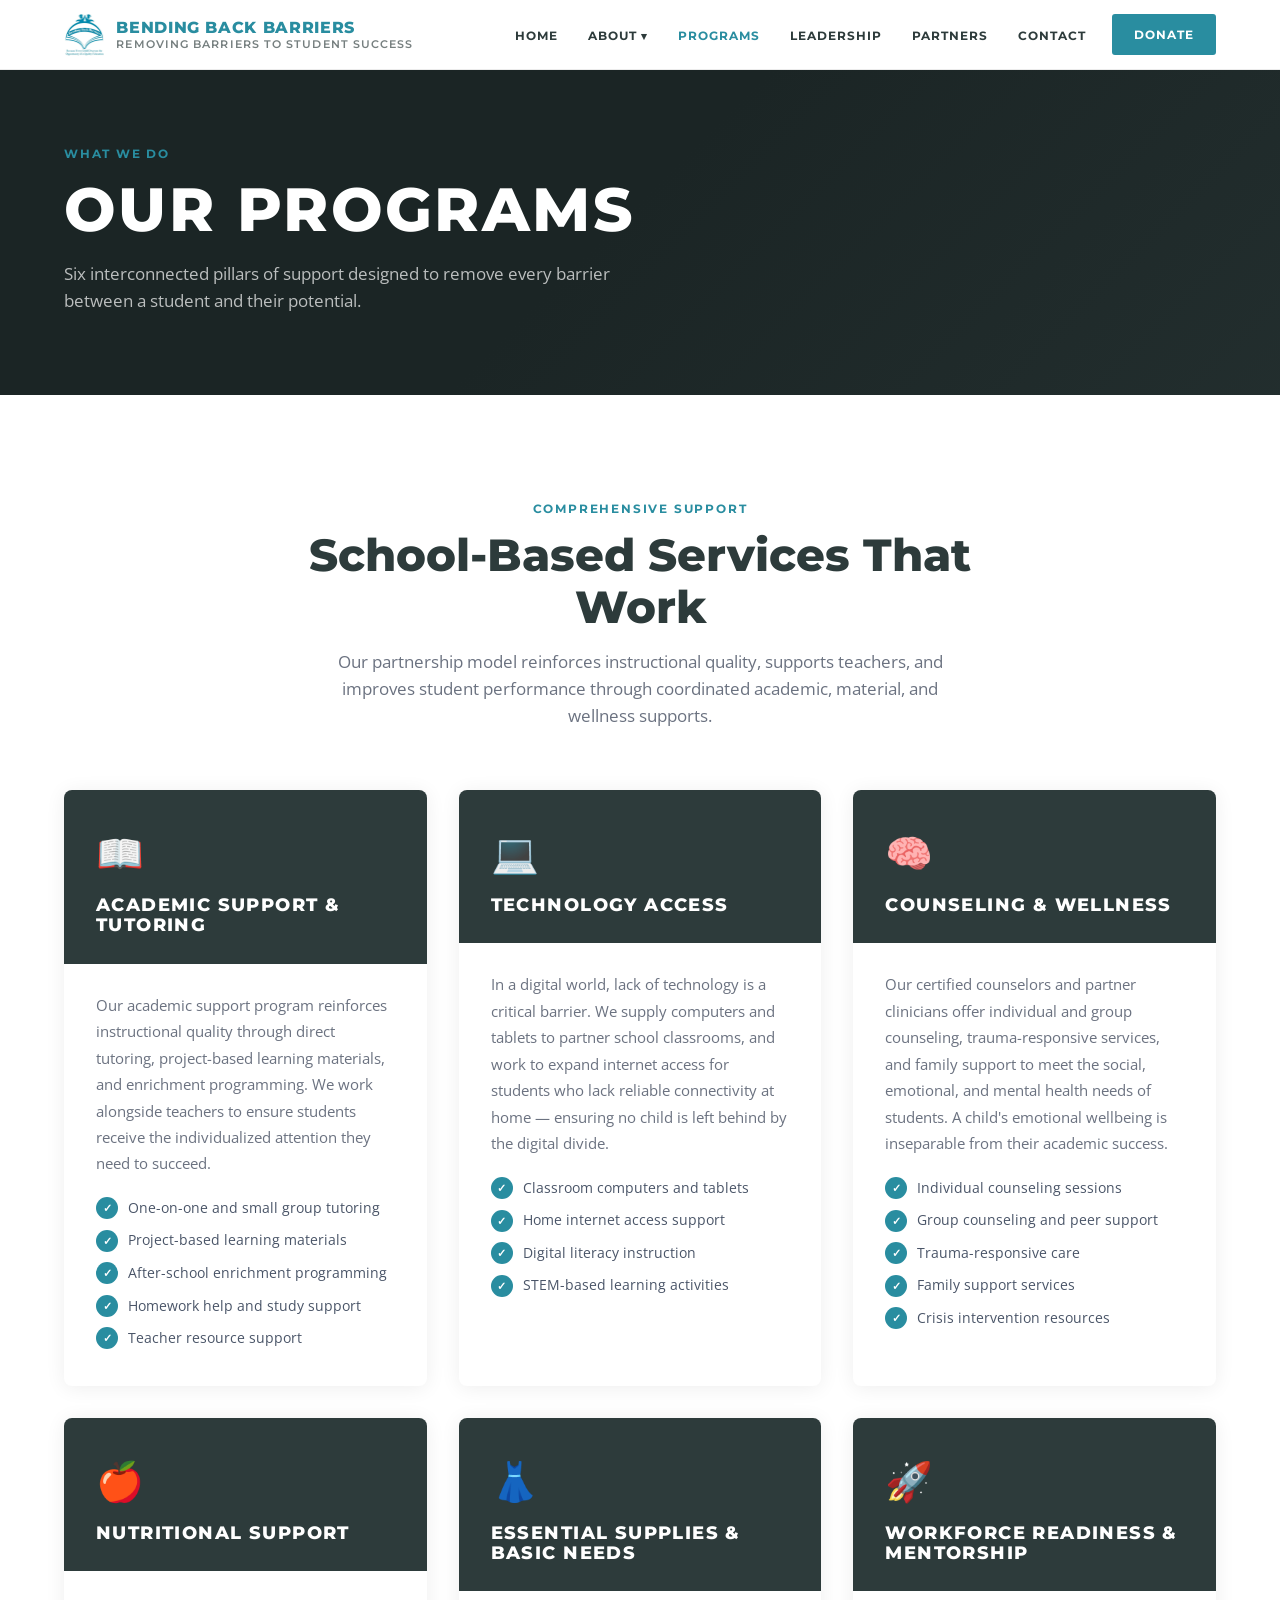
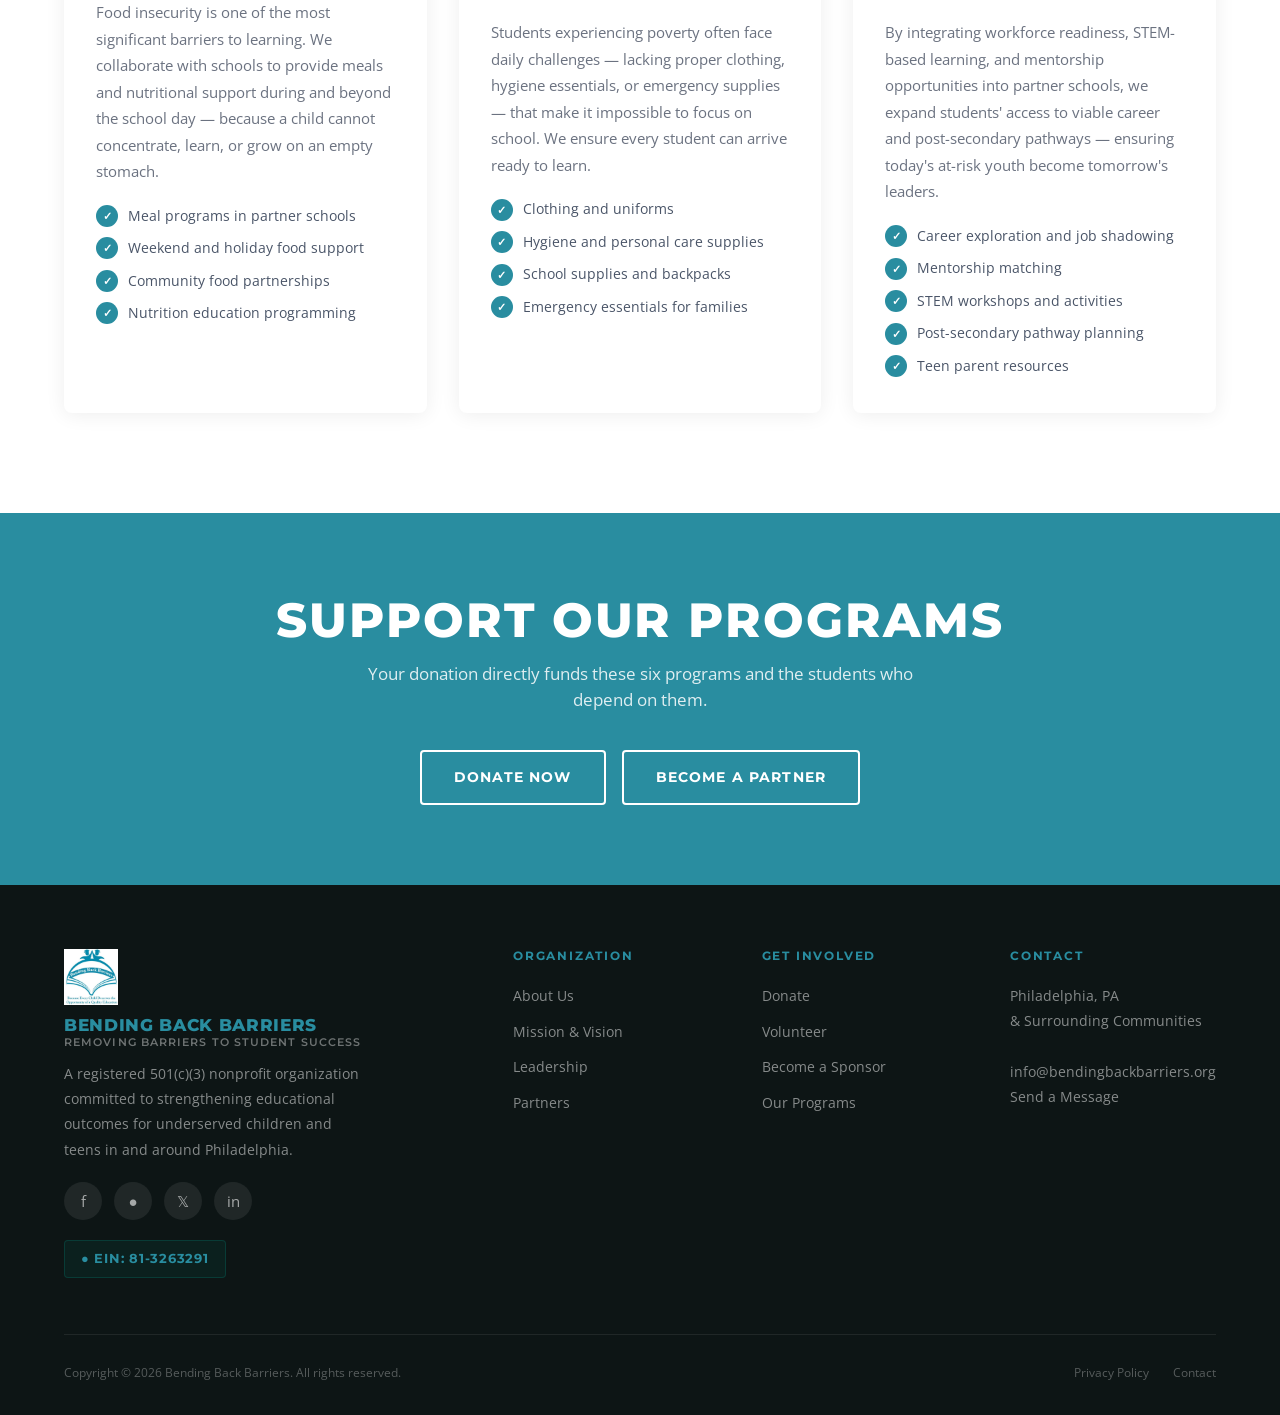
==== programs.html @ 06e49d71 "Initial repository commit" ====
<!DOCTYPE html>
<html lang="en">
<head>
  <meta charset="UTF-8" />
  <meta name="viewport" content="width=device-width, initial-scale=1.0" />
  <meta name="description" content="Explore Bending Back Barriers' six core programs — from academic support and technology access to counseling, nutrition, and workforce readiness." />
  <title>Programs | Bending Back Barriers</title>
  <link rel="preconnect" href="https://fonts.googleapis.com" />
  <link rel="preconnect" href="https://fonts.gstatic.com" crossorigin />
  <link href="https://fonts.googleapis.com/css2?family=Montserrat:wght@400;600;700;800;900&family=Open+Sans:wght@400;500;600&display=swap" rel="stylesheet" />
  <link rel="stylesheet" href="css/styles.css" />
  <link rel="icon" type="image/svg+xml" href="img/favicon.svg" />
</head>
<body>

  <!-- NAVIGATION -->
  <nav id="navbar">
    <a href="index.html" class="nav-logo">
      <img src="img/Bending-Back-Barriers-Logo.png" alt="Bending Back Barriers logo" class="nav-logo-img" />
      <div class="nav-logo-text">Bending Back Barriers<span>Removing Barriers to Student Success</span></div>
    </a>
    <ul class="nav-links">
      <li><a href="index.html">Home</a></li>
      <li class="nav-dropdown">
        <a href="about.html">About</a>
        <ul class="dropdown-menu">
          <li><a href="about.html#mission">Mission &amp; Vision</a></li>
          <li><a href="about.html#values">Our Values</a></li>
          <li><a href="about.html#story">Our Story</a></li>
        </ul>
      </li>
      <li><a href="programs.html" class="active">Programs</a></li>
      <li><a href="team.html">Leadership</a></li>
      <li><a href="partners.html">Partners</a></li>
      <li><a href="contact.html">Contact</a></li>
      <li><a href="donate.html" class="btn btn-gold">Donate</a></li>
    </ul>
    <button class="hamburger" id="hamburger" aria-label="Open menu">
      <span></span><span></span><span></span>
    </button>
  </nav>
  <nav class="mobile-nav" id="mobile-nav">
    <a href="index.html">Home</a>
    <a href="about.html">About</a>
    <a href="programs.html">Programs</a>
    <a href="team.html">Leadership</a>
    <a href="partners.html">Partners</a>
    <a href="contact.html">Contact</a>
    <a href="donate.html" class="btn btn-gold">Donate Now</a>
  </nav>

  <!-- PAGE HERO -->
  <section class="page-hero">
    <div class="container">
      <div class="page-hero-content">
        <span class="section-label">What We Do</span>
        <h1>Our Programs</h1>
        <p>Six interconnected pillars of support designed to remove every barrier between a student and their potential.</p>
      </div>
    </div>
  </section>

  <!-- PROGRAMS GRID -->
  <section class="programs-page">
    <div class="container">
      <div style="text-align:center;max-width:700px;margin:0 auto 20px;">
        <span class="section-label">Comprehensive Support</span>
        <h2 class="section-title">School-Based Services That Work</h2>
        <p class="section-sub" style="margin:0 auto;">
          Our partnership model reinforces instructional quality, supports teachers, and improves
          student performance through coordinated academic, material, and wellness supports.
        </p>
      </div>
      <div class="programs-page-grid">

        <div class="program-detail-card">
          <div class="program-detail-header">
            <div class="program-icon">📖</div>
            <h3>Academic Support &amp; Tutoring</h3>
          </div>
          <div class="program-detail-body">
            <p>
              Our academic support program reinforces instructional quality through direct tutoring,
              project-based learning materials, and enrichment programming. We work alongside teachers
              to ensure students receive the individualized attention they need to succeed.
            </p>
            <div class="program-features">
              <div class="program-feature">One-on-one and small group tutoring</div>
              <div class="program-feature">Project-based learning materials</div>
              <div class="program-feature">After-school enrichment programming</div>
              <div class="program-feature">Homework help and study support</div>
              <div class="program-feature">Teacher resource support</div>
            </div>
          </div>
        </div>

        <div class="program-detail-card">
          <div class="program-detail-header">
            <div class="program-icon">💻</div>
            <h3>Technology Access</h3>
          </div>
          <div class="program-detail-body">
            <p>
              In a digital world, lack of technology is a critical barrier. We supply computers
              and tablets to partner school classrooms, and work to expand internet access for
              students who lack reliable connectivity at home — ensuring no child is left behind
              by the digital divide.
            </p>
            <div class="program-features">
              <div class="program-feature">Classroom computers and tablets</div>
              <div class="program-feature">Home internet access support</div>
              <div class="program-feature">Digital literacy instruction</div>
              <div class="program-feature">STEM-based learning activities</div>
            </div>
          </div>
        </div>

        <div class="program-detail-card">
          <div class="program-detail-header">
            <div class="program-icon">🧠</div>
            <h3>Counseling &amp; Wellness</h3>
          </div>
          <div class="program-detail-body">
            <p>
              Our certified counselors and partner clinicians offer individual and group counseling,
              trauma-responsive services, and family support to meet the social, emotional, and
              mental health needs of students. A child's emotional wellbeing is inseparable from
              their academic success.
            </p>
            <div class="program-features">
              <div class="program-feature">Individual counseling sessions</div>
              <div class="program-feature">Group counseling and peer support</div>
              <div class="program-feature">Trauma-responsive care</div>
              <div class="program-feature">Family support services</div>
              <div class="program-feature">Crisis intervention resources</div>
            </div>
          </div>
        </div>

        <div class="program-detail-card">
          <div class="program-detail-header">
            <div class="program-icon">🍎</div>
            <h3>Nutritional Support</h3>
          </div>
          <div class="program-detail-body">
            <p>
              Food insecurity is one of the most significant barriers to learning. We collaborate
              with schools to provide meals and nutritional support during and beyond the school
              day — because a child cannot concentrate, learn, or grow on an empty stomach.
            </p>
            <div class="program-features">
              <div class="program-feature">Meal programs in partner schools</div>
              <div class="program-feature">Weekend and holiday food support</div>
              <div class="program-feature">Community food partnerships</div>
              <div class="program-feature">Nutrition education programming</div>
            </div>
          </div>
        </div>

        <div class="program-detail-card">
          <div class="program-detail-header">
            <div class="program-icon">👗</div>
            <h3>Essential Supplies &amp; Basic Needs</h3>
          </div>
          <div class="program-detail-body">
            <p>
              Students experiencing poverty often face daily challenges — lacking proper clothing,
              hygiene essentials, or emergency supplies — that make it impossible to focus on
              school. We ensure every student can arrive ready to learn.
            </p>
            <div class="program-features">
              <div class="program-feature">Clothing and uniforms</div>
              <div class="program-feature">Hygiene and personal care supplies</div>
              <div class="program-feature">School supplies and backpacks</div>
              <div class="program-feature">Emergency essentials for families</div>
            </div>
          </div>
        </div>

        <div class="program-detail-card">
          <div class="program-detail-header">
            <div class="program-icon">🚀</div>
            <h3>Workforce Readiness &amp; Mentorship</h3>
          </div>
          <div class="program-detail-body">
            <p>
              By integrating workforce readiness, STEM-based learning, and mentorship
              opportunities into partner schools, we expand students' access to viable
              career and post-secondary pathways — ensuring today's at-risk youth become
              tomorrow's leaders.
            </p>
            <div class="program-features">
              <div class="program-feature">Career exploration and job shadowing</div>
              <div class="program-feature">Mentorship matching</div>
              <div class="program-feature">STEM workshops and activities</div>
              <div class="program-feature">Post-secondary pathway planning</div>
              <div class="program-feature">Teen parent resources</div>
            </div>
          </div>
        </div>

      </div>
    </div>
  </section>

  <!-- CTA -->
  <section id="cta-banner">
    <div class="container">
      <h2>Support Our Programs</h2>
      <p>Your donation directly funds these six programs and the students who depend on them.</p>
      <div style="display:flex;gap:16px;justify-content:center;flex-wrap:wrap;">
        <a href="donate.html" class="btn btn-outline-navy">Donate Now</a>
        <a href="contact.html?interest=partner" class="btn btn-outline-navy">Become a Partner</a>
      </div>
    </div>
  </section>

  <!-- FOOTER -->
  <footer id="footer">
    <div class="container">
      <div class="footer-grid">
        <div class="footer-brand">
          <img src="img/Bending-Back-Barriers-Logo.png" alt="Bending Back Barriers logo" class="footer-logo-img" />
          <div class="nav-logo-text">Bending Back Barriers<span>Removing Barriers to Student Success</span></div>
          <p>A registered 501(c)(3) nonprofit organization committed to strengthening educational outcomes for underserved children and teens in and around Philadelphia.</p>
          <div class="footer-social">
            <a href="#" class="social-btn" aria-label="Facebook">f</a>
            <a href="#" class="social-btn" aria-label="Instagram">&#9679;</a>
            <a href="#" class="social-btn" aria-label="Twitter/X">𝕏</a>
            <a href="#" class="social-btn" aria-label="LinkedIn">in</a>
          </div>
          <div class="ein-badge">&#9679; EIN: 81-3263291</div>
        </div>
        <div class="footer-col">
          <h4>Organization</h4>
          <ul>
            <li><a href="about.html">About Us</a></li>
            <li><a href="about.html#mission">Mission &amp; Vision</a></li>
            <li><a href="team.html">Leadership</a></li>
            <li><a href="partners.html">Partners</a></li>
          </ul>
        </div>
        <div class="footer-col">
          <h4>Get Involved</h4>
          <ul>
            <li><a href="donate.html">Donate</a></li>
            <li><a href="contact.html?interest=volunteer">Volunteer</a></li>
            <li><a href="contact.html?interest=partner">Become a Sponsor</a></li>
            <li><a href="programs.html">Our Programs</a></li>
          </ul>
        </div>
        <div class="footer-col">
          <h4>Contact</h4>
          <address>
            Philadelphia, PA<br/>&amp; Surrounding Communities<br/><br/>
            <a href="mailto:info@bendingbackbarriers.org">info@bendingbackbarriers.org</a><br/>
            <a href="contact.html">Send a Message</a>
          </address>
        </div>
      </div>
      <div class="footer-bottom">
        <p>Copyright &copy; <span id="year"></span> Bending Back Barriers. All rights reserved.</p>
        <div class="footer-bottom-links">
          <a href="privacy.html">Privacy Policy</a>
          <a href="contact.html">Contact</a>
        </div>
      </div>
    </div>
  </footer>

  <script src="js/main.js"></script>
  <script>document.getElementById('year').textContent = new Date().getFullYear();</script>
</body>
</html>
---- css/styles.css ----
/* =============================================
   BENDING BACK BARRIERS — Main Stylesheet
   Inspired by vonmiller.org layout
   ============================================= */

/* --- Reset & Base --- */
*, *::before, *::after {
  box-sizing: border-box;
  margin: 0;
  padding: 0;
}

:root {
  /* Brand palette: Teal · White · Charcoal */
  --teal:          #298da0;
  --teal-dark:     #1f6f7e;
  --teal-light:    #e3f3f7;
  --charcoal:      #2D3B3B;
  --charcoal-dark: #1B2525;
  --charcoal-mid:  #3A4D4D;
  /* Legacy aliases — existing var() references resolve to new brand colors */
  --navy:      #2D3B3B;
  --navy-dark: #1B2525;
  --gold:      #298da0;
  --gold-dark: #1f6f7e;
  --white:   #ffffff;
  --light:   #f4f6f9;
  --gray:    #6b7280;
  --dark:    #1c1c1e;
  --font-heading: 'Montserrat', sans-serif;
  --font-body:    'Open Sans', sans-serif;
}

html { scroll-behavior: smooth; }

body {
  font-family: var(--font-body);
  color: var(--dark);
  background: var(--white);
  line-height: 1.6;
}

img { max-width: 100%; height: auto; display: block; }
a  { text-decoration: none; color: inherit; }
ul { list-style: none; }

/* --- Typography --- */
h1, h2, h3, h4, h5 {
  font-family: var(--font-heading);
  font-weight: 800;
  line-height: 1.15;
}

/* --- Utility --- */
.container {
  width: 90%;
  max-width: 1200px;
  margin: 0 auto;
}

.btn {
  display: inline-block;
  padding: 14px 32px;
  border-radius: 4px;
  font-family: var(--font-heading);
  font-weight: 700;
  font-size: 0.9rem;
  letter-spacing: 0.08em;
  text-transform: uppercase;
  cursor: pointer;
  transition: background 0.25s, color 0.25s, transform 0.15s;
  border: 2px solid transparent;
}
.btn:hover { transform: translateY(-2px); }

.btn-gold {
  background: var(--teal);
  color: var(--white);
  border-color: var(--teal);
}
.btn-gold:hover { background: var(--teal-dark); border-color: var(--teal-dark); }

.btn-outline-white {
  background: transparent;
  color: var(--white);
  border-color: var(--white);
}
.btn-outline-white:hover { background: var(--white); color: var(--charcoal-dark); }

.btn-outline-navy {
  background: transparent;
  color: var(--charcoal);
  border-color: var(--charcoal);
}
.btn-outline-navy:hover { background: var(--charcoal); color: var(--white); }

.section-label {
  display: inline-block;
  font-family: var(--font-heading);
  font-size: 0.75rem;
  font-weight: 700;
  letter-spacing: 0.15em;
  text-transform: uppercase;
  color: var(--teal);
  margin-bottom: 12px;
}

.section-title {
  font-size: clamp(1.8rem, 4vw, 2.8rem);
  color: var(--charcoal);
  margin-bottom: 16px;
}

.section-title.light { color: var(--white); }

.section-sub {
  font-size: 1.05rem;
  color: var(--gray);
  max-width: 640px;
  margin-bottom: 40px;
}

.section-sub.light { color: rgba(255,255,255,0.8); }

/* =============================================
   NAVIGATION
   ============================================= */
#navbar {
  position: fixed;
  top: 0; left: 0; right: 0;
  z-index: 1000;
  background: var(--white);
  border-bottom: 1px solid rgba(0,0,0,0.08);
  padding: 0 5%;
  height: 70px;
  display: flex;
  align-items: center;
  justify-content: space-between;
  transition: box-shadow 0.3s;
}

#navbar.scrolled {
  box-shadow: 0 2px 20px rgba(0,0,0,0.1);
}

.nav-logo {
  display: flex;
  align-items: center;
  gap: 12px;
}

.nav-logo-img {
  height: 42px;
  width: auto;
  object-fit: contain;
}

.nav-logo-text {
  font-family: var(--font-heading);
  font-weight: 800;
  font-size: 1rem;
  color: var(--teal);
  line-height: 1.2;
  text-transform: uppercase;
  letter-spacing: 0.04em;
}

.nav-logo-text span {
  display: block;
  color: var(--charcoal);
  font-size: 0.68rem;
  letter-spacing: 0.1em;
  font-weight: 600;
  opacity: 0.65;
}

.nav-links {
  display: flex;
  align-items: center;
  gap: 6px;
}

.nav-links a {
  color: var(--charcoal);
  font-family: var(--font-heading);
  font-size: 0.78rem;
  font-weight: 700;
  letter-spacing: 0.08em;
  text-transform: uppercase;
  padding: 8px 12px;
  border-radius: 3px;
  transition: color 0.2s, background 0.2s;
}

.nav-links a:hover,
.nav-links a.active { color: var(--teal); }

.nav-links .btn-gold {
  padding: 9px 20px;
  font-size: 0.75rem;
  margin-left: 8px;
  color: var(--white) !important;
}

/* Dropdown */
.nav-dropdown {
  position: relative;
}
.nav-dropdown > a::after {
  content: ' ▾';
  font-size: 0.7rem;
}
.dropdown-menu {
  display: none;
  position: absolute;
  top: 100%;
  left: 0;
  background: var(--white);
  min-width: 200px;
  border-top: 3px solid var(--teal);
  box-shadow: 0 8px 24px rgba(0,0,0,0.12);
  z-index: 100;
}
.nav-dropdown:hover .dropdown-menu { display: block; }
.dropdown-menu a {
  display: block;
  padding: 12px 20px;
  font-size: 0.78rem;
  color: var(--charcoal);
  border-bottom: 1px solid rgba(0,0,0,0.06);
}
.dropdown-menu a:hover { background: var(--teal-light); color: var(--teal-dark); }

/* Hamburger */
.hamburger {
  display: none;
  flex-direction: column;
  gap: 5px;
  cursor: pointer;
  background: none;
  border: none;
  padding: 4px;
}
.hamburger span {
  width: 26px;
  height: 2px;
  background: var(--charcoal);
  border-radius: 2px;
  transition: all 0.3s;
}

/* Mobile nav */
.mobile-nav {
  display: none;
  position: fixed;
  top: 70px; left: 0; right: 0; bottom: 0;
  background: var(--charcoal-dark);
  z-index: 999;
  overflow-y: auto;
  padding: 24px 5%;
  flex-direction: column;
  gap: 4px;
}
.mobile-nav.open { display: flex; }
.mobile-nav a {
  color: var(--white);
  font-family: var(--font-heading);
  font-size: 1rem;
  font-weight: 700;
  text-transform: uppercase;
  letter-spacing: 0.08em;
  padding: 14px 0;
  border-bottom: 1px solid rgba(255,255,255,0.1);
}
.mobile-nav a:hover { color: var(--teal); }
.mobile-nav .btn-gold { margin-top: 20px; text-align: center; border-bottom: none; }

/* =============================================
   HERO
   ============================================= */
#hero {
  position: relative;
  min-height: 100vh;
  display: flex;
  align-items: center;
  background: var(--navy-dark);
  overflow: hidden;
}

.hero-bg {
  position: absolute;
  inset: 0;
  background-image: url('../img/hero-bg.jpg');
  background-size: cover;
  background-position: center;
  opacity: 0.22;
}

.hero-overlay {
  position: absolute;
  inset: 0;
  background: linear-gradient(135deg, var(--charcoal-dark) 45%, rgba(27,37,37,0.45) 100%);
}

.hero-content {
  position: relative;
  z-index: 2;
  padding: 120px 0 80px;
}

.hero-eyebrow {
  display: inline-flex;
  align-items: center;
  gap: 10px;
  font-family: var(--font-heading);
  font-size: 0.75rem;
  font-weight: 700;
  letter-spacing: 0.18em;
  text-transform: uppercase;
  color: var(--gold);
  margin-bottom: 20px;
}

.hero-eyebrow::before {
  content: '';
  width: 36px;
  height: 2px;
  background: var(--teal);
}

.hero-title {
  font-size: clamp(2.4rem, 7vw, 5.5rem);
  color: var(--white);
  text-transform: uppercase;
  letter-spacing: 0.02em;
  margin-bottom: 12px;
  max-width: 820px;
}

.hero-title .accent { color: var(--teal); }

.hero-subtitle {
  font-size: clamp(1rem, 2.5vw, 1.25rem);
  color: rgba(255,255,255,0.8);
  max-width: 580px;
  margin-bottom: 40px;
  font-weight: 400;
}

.hero-actions {
  display: flex;
  flex-wrap: wrap;
  gap: 16px;
}

.hero-stats {
  position: relative;
  z-index: 2;
  display: flex;
  gap: 48px;
  padding: 40px 0 80px;
  flex-wrap: wrap;
}

.hero-stat {
  text-align: left;
}

.hero-stat-number {
  font-family: var(--font-heading);
  font-size: 2.8rem;
  font-weight: 800;
  color: var(--teal);
  line-height: 1;
}

.hero-stat-label {
  font-size: 0.8rem;
  color: rgba(255,255,255,0.65);
  text-transform: uppercase;
  letter-spacing: 0.1em;
  font-weight: 600;
  margin-top: 4px;
}

/* =============================================
   HOW CAN YOU HELP
   ============================================= */
#help {
  background: var(--charcoal);
  padding: 80px 0;
}

.help-header {
  text-align: center;
  margin-bottom: 56px;
}

.help-header .section-title { color: var(--white); }
.help-header .section-label { font-size: 0.8rem; }

.help-header h2 {
  font-size: clamp(2rem, 5vw, 3.5rem);
  color: var(--white);
  text-transform: uppercase;
  letter-spacing: 0.04em;
}

.help-grid {
  display: grid;
  grid-template-columns: repeat(auto-fit, minmax(240px, 1fr));
  gap: 18px;
}

.help-card {
  background: var(--charcoal-dark);
  padding: 34px 24px;
  text-align: center;
  border: 1px solid rgba(255,255,255,0.12);
  transition: background 0.3s, color 0.3s, transform 0.25s, box-shadow 0.25s;
  display: flex;
  flex-direction: column;
  align-items: center;
  justify-content: center;
  gap: 22px;
  aspect-ratio: 1 / 1;
  min-height: 250px;
  position: relative;
  overflow: hidden;
}

.help-card::after {
  content: '';
  position: absolute;
  width: 120px;
  height: 120px;
  right: -70px;
  top: -70px;
  background: rgba(255,255,255,0.08);
  transform: rotate(45deg);
  transition: opacity 0.3s;
  opacity: 0;
}

.help-card:hover {
  background: var(--teal);
  transform: translateY(-6px);
  box-shadow: 0 18px 36px rgba(0, 0, 0, 0.28);
}

.help-card:hover::after {
  opacity: 1;
}

.help-icon {
  width: 86px;
  height: 86px;
  border: 3px solid rgba(255,255,255,0.95);
  border-radius: 8px;
  display: flex;
  align-items: center;
  justify-content: center;
  font-family: var(--font-heading);
  font-size: 0.7rem;
  font-weight: 800;
  letter-spacing: 0.12em;
  text-transform: uppercase;
  color: rgba(255,255,255,0.95);
  flex-shrink: 0;
}

.help-card h3 {
  font-size: clamp(1.65rem, 2.8vw, 2.55rem);
  color: var(--white);
  text-transform: uppercase;
  letter-spacing: 0.03em;
  line-height: 1.12;
}

/* =============================================
   ABOUT / MISSION
   ============================================= */
#about {
  padding: 100px 0;
  background: var(--white);
}

.about-grid {
  display: grid;
  grid-template-columns: 1fr 1fr;
  gap: 80px;
  align-items: center;
}

.about-image-wrap {
  position: relative;
}

.about-image-wrap::before {
  content: '';
  position: absolute;
  top: -20px;
  left: -20px;
  right: 20px;
  bottom: 20px;
  border: 4px solid var(--teal);
  z-index: 0;
  border-radius: 4px;
}

.about-image-wrap img,
.about-image-placeholder {
  position: relative;
  z-index: 1;
  width: 100%;
  border-radius: 4px;
}

.about-image-placeholder {
  aspect-ratio: 4/3;
  background: linear-gradient(135deg, var(--charcoal) 0%, var(--charcoal-dark) 100%);
  display: flex;
  flex-direction: column;
  align-items: center;
  justify-content: center;
  color: var(--white);
  font-family: var(--font-heading);
  font-size: 0.85rem;
  text-transform: uppercase;
  letter-spacing: 0.1em;
  gap: 12px;
  opacity: 0.9;
}

.about-image-placeholder span { font-size: 3rem; }

.about-text .section-label { margin-bottom: 8px; }

.about-text h2 {
  font-size: clamp(1.8rem, 3.5vw, 2.6rem);
  color: var(--charcoal);
  margin-bottom: 20px;
}

.about-text p {
  color: #4a5568;
  margin-bottom: 16px;
  font-size: 1rem;
}

.about-text .btn { margin-top: 12px; }

/* Mission / Vision cards */
.mv-grid {
  display: grid;
  grid-template-columns: 1fr 1fr;
  gap: 24px;
  margin-top: 40px;
}

.mv-card {
  background: var(--teal-light);
  border-left: 5px solid var(--teal);
  padding: 28px 28px;
  border-radius: 0 4px 4px 0;
}

.mv-card h4 {
  font-size: 0.75rem;
  text-transform: uppercase;
  letter-spacing: 0.15em;
  color: var(--teal-dark);
  margin-bottom: 10px;
}

.mv-card p {
  font-size: 0.9rem;
  color: #4a5568;
  line-height: 1.7;
  margin: 0;
}

/* =============================================
   IMPACT NUMBERS
   ============================================= */
#impact {
  background: var(--charcoal-dark);
  padding: 80px 0;
}

.impact-header {
  text-align: center;
  margin-bottom: 56px;
}

.impact-grid {
  display: grid;
  grid-template-columns: repeat(auto-fit, minmax(200px, 1fr));
  gap: 32px;
  text-align: center;
}

.impact-item {
  padding: 32px 16px;
  border: 1px solid rgba(255,255,255,0.1);
  border-radius: 4px;
  transition: border-color 0.3s;
}

.impact-item:hover { border-color: var(--teal); }

.impact-number {
  font-family: var(--font-heading);
  font-size: 3rem;
  font-weight: 800;
  color: var(--teal);
  line-height: 1;
  margin-bottom: 8px;
}

.impact-label {
  font-size: 0.85rem;
  color: rgba(255,255,255,0.7);
  text-transform: uppercase;
  letter-spacing: 0.12em;
  font-weight: 600;
}

/* =============================================
   PROGRAMS
   ============================================= */
#programs {
  padding: 100px 0;
  background: var(--light);
}

.programs-header {
  text-align: center;
  margin-bottom: 60px;
}

.programs-header .section-sub { margin: 0 auto 40px; }

.programs-grid {
  display: grid;
  grid-template-columns: repeat(auto-fit, minmax(300px, 1fr));
  gap: 28px;
}

.program-card {
  background: var(--white);
  border-radius: 6px;
  overflow: hidden;
  box-shadow: 0 2px 16px rgba(0,0,0,0.07);
  transition: transform 0.3s, box-shadow 0.3s;
}

.program-card:hover {
  transform: translateY(-6px);
  box-shadow: 0 12px 32px rgba(0,0,0,0.13);
}

.program-card-top {
  height: 5px;
  background: var(--teal);
}

.program-card-body {
  padding: 32px 28px 36px;
}

.program-icon {
  font-size: 2.2rem;
  margin-bottom: 16px;
}

.program-card h3 {
  font-size: 1.1rem;
  color: var(--charcoal);
  margin-bottom: 12px;
  text-transform: uppercase;
  letter-spacing: 0.06em;
}

.program-card p {
  font-size: 0.9rem;
  color: var(--gray);
  line-height: 1.75;
}

/* =============================================
   INFO CARDS (Impact / Need / Why — like vonmiller)
   ============================================= */
#info-cards {
  padding: 100px 0 110px;
  background: var(--charcoal-dark);
}

.info-cards-header {
  text-align: left;
  margin-bottom: 54px;
}

.info-cards-header .section-title {
  color: var(--white);
}

.info-cards-grid {
  display: grid;
  grid-template-columns: repeat(3, 1fr);
  gap: 48px;
}

.info-card {
  padding: 0;
  text-align: left;
}

.info-image-placeholder {
  width: 100%;
  aspect-ratio: 16 / 9;
  margin-bottom: 24px;
  background: linear-gradient(135deg, rgba(255,255,255,0.18), rgba(255,255,255,0.07));
  border: 1px solid rgba(255,255,255,0.18);
  color: rgba(255,255,255,0.78);
  display: flex;
  align-items: center;
  justify-content: center;
  font-family: var(--font-heading);
  font-weight: 700;
  font-size: 0.75rem;
  letter-spacing: 0.1em;
  text-transform: uppercase;
}

.info-card h3 {
  font-size: 2.2rem;
  color: var(--white);
  text-transform: uppercase;
  letter-spacing: 0.03em;
  margin-bottom: 20px;
}

.info-card p {
  font-size: 1.04rem;
  color: rgba(255,255,255,0.88);
  line-height: 1.55;
  margin-bottom: 0;
  max-width: 98%;
}

/* =============================================
   TEAM SECTION
   ============================================= */
#team-preview {
  padding: 100px 0;
  background: var(--light);
}

.team-header {
  text-align: center;
  margin-bottom: 60px;
}

.team-grid {
  display: grid;
  grid-template-columns: repeat(auto-fit, minmax(220px, 1fr));
  gap: 28px;
}

.team-card {
  background: var(--white);
  border-radius: 6px;
  overflow: hidden;
  text-align: center;
  box-shadow: 0 2px 16px rgba(0,0,0,0.07);
  transition: transform 0.3s;
}

.team-card:hover { transform: translateY(-4px); }

.team-photo {
  width: 100%;
  aspect-ratio: 1;
  background: linear-gradient(135deg, var(--charcoal) 0%, var(--charcoal-mid) 100%);
  display: flex;
  align-items: center;
  justify-content: center;
  font-size: 3.5rem;
  color: rgba(255,255,255,0.3);
}

.team-info {
  padding: 20px 16px 24px;
}

.team-info h4 {
  font-size: 0.95rem;
  color: var(--charcoal);
  margin-bottom: 4px;
}

.team-info p {
  font-size: 0.8rem;
  color: var(--teal-dark);
  text-transform: uppercase;
  letter-spacing: 0.08em;
  font-weight: 600;
}

/* =============================================
   PARTNERS / SPONSORS
   ============================================= */
#partners {
  padding: 80px 0;
  background: var(--charcoal-dark);
}

.partners-header {
  text-align: center;
  margin-bottom: 48px;
}

.partners-header h2 {
  font-size: 0.85rem;
  color: var(--charcoal);
  font-weight: 700;
  letter-spacing: 0.2em;
  text-transform: uppercase;
  color: rgba(255,255,255,0.5);
}

.partners-header h2 span {
  color: var(--teal);
}

.partners-logos {
  display: flex;
  flex-wrap: wrap;
  gap: 24px;
  justify-content: center;
  align-items: center;
}

.partner-badge {
  background: rgba(255,255,255,0.06);
  border: 1px solid rgba(255,255,255,0.1);
  border-radius: 6px;
  padding: 20px 36px;
  font-family: var(--font-heading);
  font-size: 0.85rem;
  font-weight: 700;
  color: rgba(255,255,255,0.6);
  letter-spacing: 0.05em;
  text-transform: uppercase;
  transition: background 0.3s, color 0.3s;
}

.partner-badge:hover {
  background: rgba(0,137,123,0.15);
  color: var(--teal);
  border-color: var(--teal);
}

/* =============================================
   CTA BANNER
   ============================================= */
#cta-banner {
  background: var(--teal);
  padding: 80px 0;
  text-align: center;
}

#cta-banner h2 {
  font-size: clamp(1.8rem, 4vw, 3rem);
  color: var(--white);
  text-transform: uppercase;
  letter-spacing: 0.04em;
  margin-bottom: 12px;
}

#cta-banner p {
  font-size: 1.05rem;
  color: rgba(255,255,255,0.85);
  max-width: 560px;
  margin: 0 auto 36px;
}

/* On teal banner, outline buttons use white */
#cta-banner .btn-outline-navy {
  color: var(--white);
  border-color: var(--white);
  background: transparent;
}
#cta-banner .btn-outline-navy:hover {
  background: var(--white);
  color: var(--teal);
}

/* =============================================
   FOOTER
   ============================================= */
#footer {
  background: #0d1515;
  padding: 64px 0 32px;
}

.footer-grid {
  display: grid;
  grid-template-columns: 2fr 1fr 1fr 1fr;
  gap: 48px;
  margin-bottom: 56px;
}

.footer-brand p {
  font-size: 0.88rem;
  color: rgba(255,255,255,0.5);
  max-width: 300px;
  line-height: 1.8;
  margin: 12px 0 20px;
}

/* Teal logo clearly visible on dark footer */
#footer .nav-logo-text {
  color: var(--teal);
  font-size: 1.05rem;
}
#footer .nav-logo-text span {
  color: rgba(255,255,255,0.4);
  opacity: 1;
}

.footer-logo-img {
  height: 56px;
  width: auto;
  margin-bottom: 10px;
  object-fit: contain;
}

.footer-social {
  display: flex;
  gap: 12px;
  margin-top: 4px;
}

.social-btn {
  width: 38px;
  height: 38px;
  background: rgba(255,255,255,0.08);
  border-radius: 50%;
  display: flex;
  align-items: center;
  justify-content: center;
  font-size: 0.95rem;
  color: rgba(255,255,255,0.6);
  transition: background 0.2s, color 0.2s;
}

.social-btn:hover { background: var(--teal); color: var(--white); }

.footer-col h4 {
  font-family: var(--font-heading);
  font-size: 0.75rem;
  font-weight: 700;
  letter-spacing: 0.15em;
  text-transform: uppercase;
  color: var(--teal);
  margin-bottom: 20px;
}

.footer-col ul {
  display: flex;
  flex-direction: column;
  gap: 10px;
}

.footer-col ul li a {
  font-size: 0.88rem;
  color: rgba(255,255,255,0.5);
  transition: color 0.2s;
}

.footer-col ul li a:hover { color: var(--white); }

.footer-col address {
  font-style: normal;
  font-size: 0.88rem;
  color: rgba(255,255,255,0.5);
  line-height: 1.8;
}

.footer-col address a {
  color: rgba(255,255,255,0.5);
  transition: color 0.2s;
}

.footer-col address a:hover { color: var(--white); }

.footer-bottom {
  border-top: 1px solid rgba(255,255,255,0.08);
  padding-top: 28px;
  display: flex;
  justify-content: space-between;
  align-items: center;
  flex-wrap: wrap;
  gap: 16px;
}

.footer-bottom p {
  font-size: 0.78rem;
  color: rgba(255,255,255,0.3);
}

.footer-bottom a {
  color: rgba(255,255,255,0.3);
  font-size: 0.78rem;
  transition: color 0.2s;
}

.footer-bottom a:hover { color: var(--white); }

.footer-bottom-links {
  display: flex;
  gap: 24px;
}

/* =============================================
   PAGE HERO (inner pages)
   ============================================= */
.page-hero {
  background: var(--charcoal-dark);
  padding: 140px 0 80px;
  position: relative;
  overflow: hidden;
}

.page-hero::before {
  content: '';
  position: absolute;
  inset: 0;
  background: linear-gradient(135deg, var(--charcoal-dark) 50%, rgba(45,59,59,0.4));
}

.page-hero-content {
  position: relative;
  z-index: 2;
}

.page-hero-content .section-label { margin-bottom: 12px; }

.page-hero-content h1 {
  font-size: clamp(2rem, 5vw, 3.8rem);
  color: var(--white);
  text-transform: uppercase;
  letter-spacing: 0.04em;
  margin-bottom: 16px;
}

.page-hero-content p {
  font-size: 1.05rem;
  color: rgba(255,255,255,0.7);
  max-width: 600px;
}

/* =============================================
   ABOUT PAGE
   ============================================= */
.about-page-section {
  padding: 100px 0;
}

.about-page-section.alt { background: var(--light); }

.two-col {
  display: grid;
  grid-template-columns: 1fr 1fr;
  gap: 72px;
  align-items: start;
}

.two-col.flip { direction: rtl; }
.two-col.flip > * { direction: ltr; }

.content-block h2 {
  font-size: clamp(1.6rem, 3vw, 2.2rem);
  color: var(--charcoal);
  margin-bottom: 20px;
}

.content-block p {
  color: #4a5568;
  font-size: 0.97rem;
  line-height: 1.85;
  margin-bottom: 16px;
}

.values-list {
  margin-top: 24px;
  display: flex;
  flex-direction: column;
  gap: 16px;
}

.value-item {
  display: flex;
  gap: 16px;
  align-items: flex-start;
}

.value-icon {
  width: 44px;
  height: 44px;
  background: var(--teal);
  border-radius: 50%;
  display: flex;
  align-items: center;
  justify-content: center;
  font-size: 1.1rem;
  flex-shrink: 0;
}

.value-text h4 {
  font-size: 0.9rem;
  color: var(--charcoal);
  margin-bottom: 4px;
  text-transform: uppercase;
  letter-spacing: 0.06em;
}

.value-text p {
  font-size: 0.85rem;
  color: var(--gray);
  margin: 0;
}

/* =============================================
   PROGRAMS PAGE
   ============================================= */
.programs-page {
  padding: 100px 0;
}

.programs-page-grid {
  display: grid;
  grid-template-columns: repeat(auto-fit, minmax(340px, 1fr));
  gap: 32px;
  margin-top: 60px;
}

.program-detail-card {
  background: var(--white);
  border-radius: 8px;
  overflow: hidden;
  box-shadow: 0 2px 20px rgba(0,0,0,0.07);
}

.program-detail-header {
  background: var(--charcoal);
  padding: 32px 32px 28px;
}

.program-detail-header .program-icon { font-size: 2.4rem; margin-bottom: 12px; }

.program-detail-header h3 {
  font-size: 1.1rem;
  color: var(--white);
  text-transform: uppercase;
  letter-spacing: 0.08em;
}

.program-detail-body {
  padding: 28px 32px 36px;
}

.program-detail-body p {
  color: var(--gray);
  font-size: 0.92rem;
  line-height: 1.8;
  margin-bottom: 20px;
}

.program-features {
  display: flex;
  flex-direction: column;
  gap: 10px;
}

.program-feature {
  display: flex;
  align-items: center;
  gap: 10px;
  font-size: 0.88rem;
  color: #4a5568;
}

.program-feature::before {
  content: '✓';
  width: 22px;
  height: 22px;
  background: var(--teal);
  color: var(--white);
  border-radius: 50%;
  display: flex;
  align-items: center;
  justify-content: center;
  font-size: 0.7rem;
  font-weight: 800;
  flex-shrink: 0;
}

/* =============================================
   TEAM PAGE
   ============================================= */
.team-page {
  padding: 100px 0;
  background: var(--light);
}

.team-page-grid {
  display: grid;
  grid-template-columns: repeat(auto-fill, minmax(240px, 1fr));
  gap: 28px;
  margin-top: 60px;
}

/* =============================================
   CONTACT PAGE
   ============================================= */
.contact-page {
  padding: 100px 0;
}

.contact-grid {
  display: grid;
  grid-template-columns: 1fr 1.5fr;
  gap: 72px;
}

.contact-info h2 {
  font-size: 1.8rem;
  color: var(--charcoal);
  margin-bottom: 20px;
}

.contact-info p {
  color: var(--gray);
  font-size: 0.95rem;
  line-height: 1.8;
  margin-bottom: 32px;
}

.contact-details {
  display: flex;
  flex-direction: column;
  gap: 20px;
}

.contact-detail {
  display: flex;
  gap: 14px;
  align-items: flex-start;
}

.contact-detail-icon {
  width: 44px;
  height: 44px;
  background: var(--charcoal);
  border-radius: 50%;
  display: flex;
  align-items: center;
  justify-content: center;
  font-size: 1.1rem;
  flex-shrink: 0;
}

.contact-detail-text h4 {
  font-size: 0.78rem;
  text-transform: uppercase;
  letter-spacing: 0.1em;
  color: var(--teal-dark);
  font-weight: 700;
  margin-bottom: 4px;
}

.contact-detail-text p,
.contact-detail-text a {
  font-size: 0.92rem;
  color: var(--gray);
}

.contact-form {
  background: var(--light);
  border-radius: 8px;
  padding: 48px 40px;
}

.contact-form h3 {
  font-size: 1.2rem;
  color: var(--charcoal);
  text-transform: uppercase;
  letter-spacing: 0.08em;
  margin-bottom: 28px;
}

.form-group {
  margin-bottom: 20px;
}

.form-group label {
  display: block;
  font-size: 0.78rem;
  font-weight: 700;
  text-transform: uppercase;
  letter-spacing: 0.1em;
  color: var(--charcoal);
  margin-bottom: 8px;
}

.form-group input,
.form-group select,
.form-group textarea {
  width: 100%;
  padding: 12px 16px;
  border: 2px solid #e2e8f0;
  border-radius: 4px;
  font-family: var(--font-body);
  font-size: 0.95rem;
  color: var(--dark);
  background: var(--white);
  transition: border-color 0.2s;
  outline: none;
}

.form-group input:focus,
.form-group select:focus,
.form-group textarea:focus {
  border-color: var(--teal);
}

.form-group textarea { min-height: 130px; resize: vertical; }

.form-row {
  display: grid;
  grid-template-columns: 1fr 1fr;
  gap: 16px;
}

.form-submit { width: 100%; padding: 16px; font-size: 0.9rem; }

/* EIN badge */
.ein-badge {
  display: inline-flex;
  align-items: center;
  gap: 8px;
  background: rgba(0,137,123,0.1);
  border: 1px solid rgba(0,137,123,0.25);
  border-radius: 4px;
  padding: 8px 16px;
  font-size: 0.8rem;
  font-family: var(--font-heading);
  font-weight: 700;
  color: var(--teal);
  letter-spacing: 0.06em;
  margin-top: 20px;
}

/* =============================================
   RESPONSIVE
   ============================================= */
@media (max-width: 1024px) {
  .footer-grid { grid-template-columns: 1fr 1fr; }
  .info-cards-grid { grid-template-columns: 1fr; }
  .about-grid { grid-template-columns: 1fr; gap: 48px; }
  .two-col { grid-template-columns: 1fr; gap: 40px; }
  .two-col.flip { direction: ltr; }

  .info-cards-grid { gap: 40px; }
  .info-card h3 { font-size: clamp(1.8rem, 4vw, 2.2rem); }
}

@media (max-width: 768px) {
  .nav-links { display: none; }
  .hamburger { display: flex; }

  .hero-stats { gap: 32px; }

  .mv-grid { grid-template-columns: 1fr; }

  .programs-grid,
  .programs-page-grid {
    grid-template-columns: 1fr;
  }

  .contact-grid { grid-template-columns: 1fr; }
  .footer-grid { grid-template-columns: 1fr; gap: 36px; }
  .footer-bottom { flex-direction: column; text-align: center; }
  .form-row { grid-template-columns: 1fr; }
  .contact-form { padding: 32px 24px; }

  .team-page-grid { grid-template-columns: repeat(2, 1fr); }

  .help-card {
    min-height: 220px;
    padding: 28px 20px;
    gap: 16px;
  }

  .help-card h3 {
    font-size: clamp(1.45rem, 8vw, 2rem);
  }

  .help-icon {
    width: 72px;
    height: 72px;
    font-size: 0.62rem;
  }

  .info-card p {
    font-size: 0.98rem;
    line-height: 1.6;
  }
}

@media (max-width: 480px) {
  .hero-actions { flex-direction: column; }
  .help-grid { grid-template-columns: 1fr; }
  .team-page-grid { grid-template-columns: 1fr; }
}
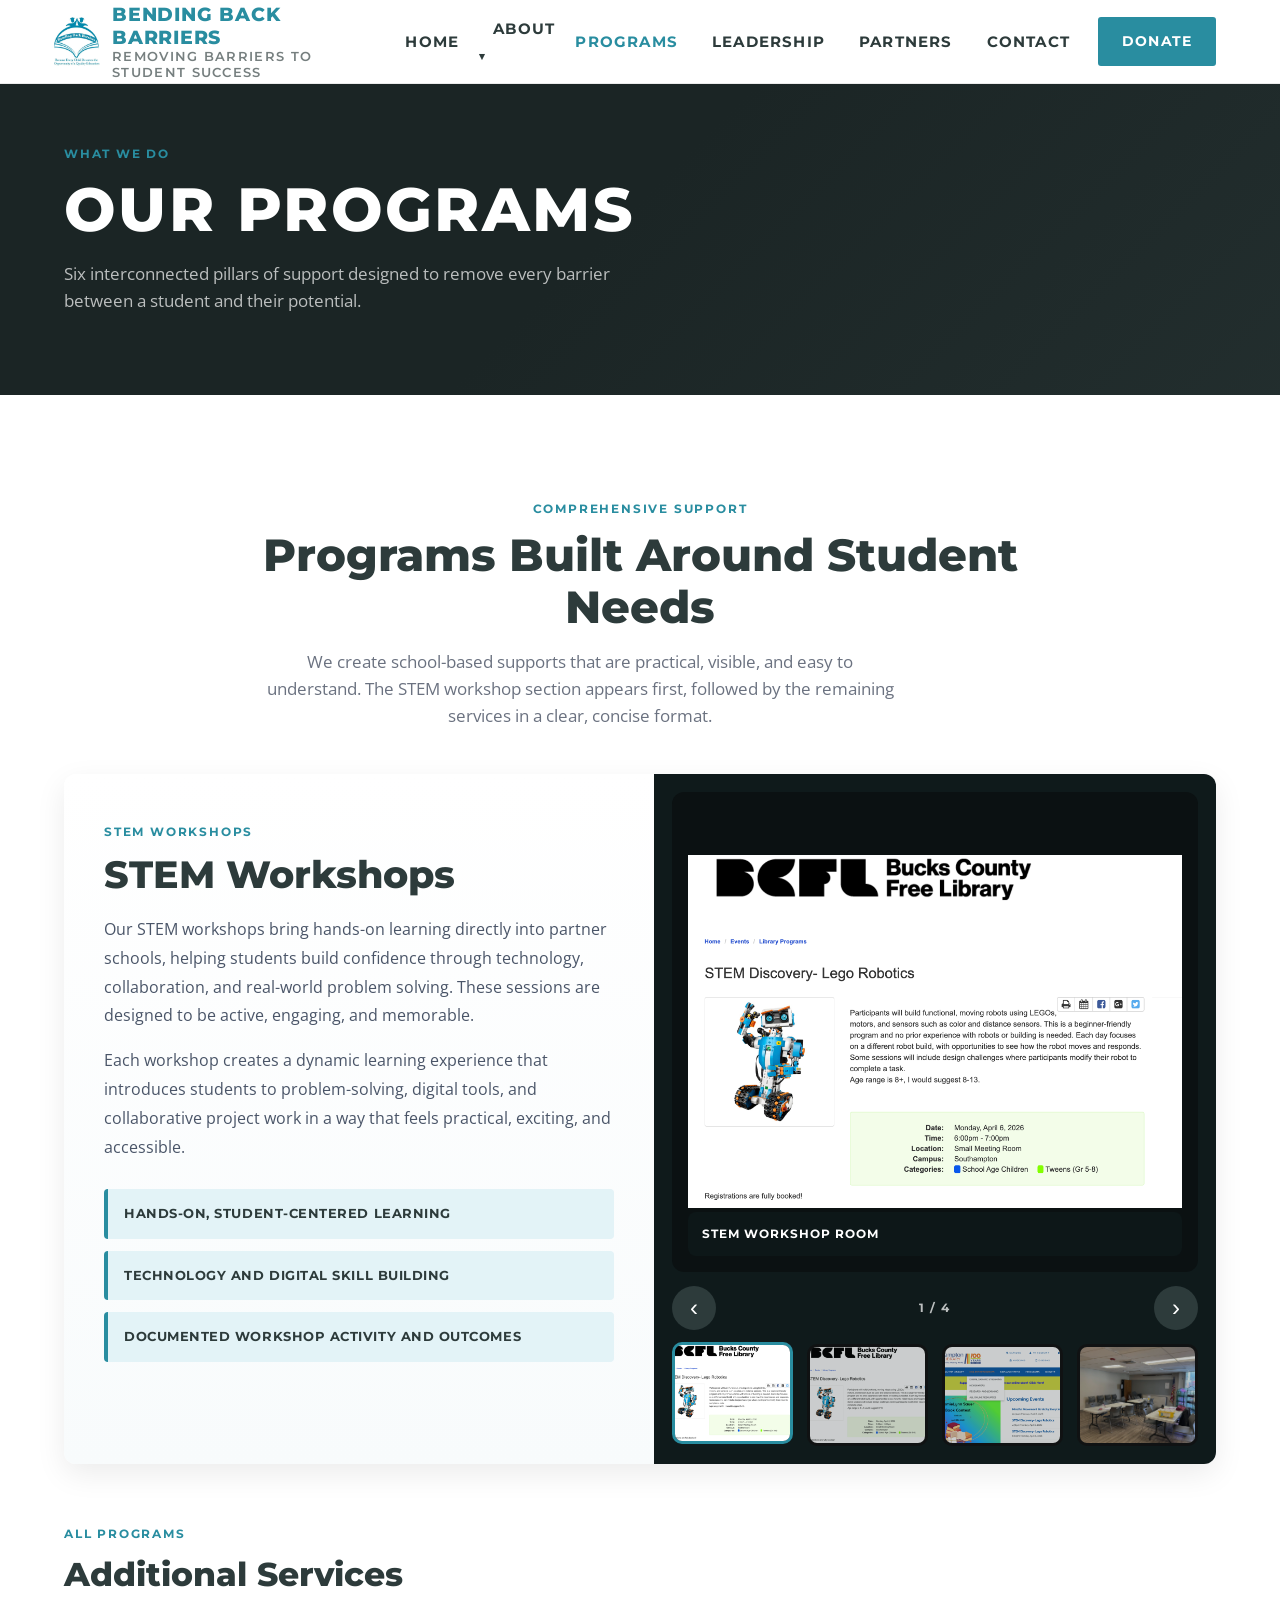
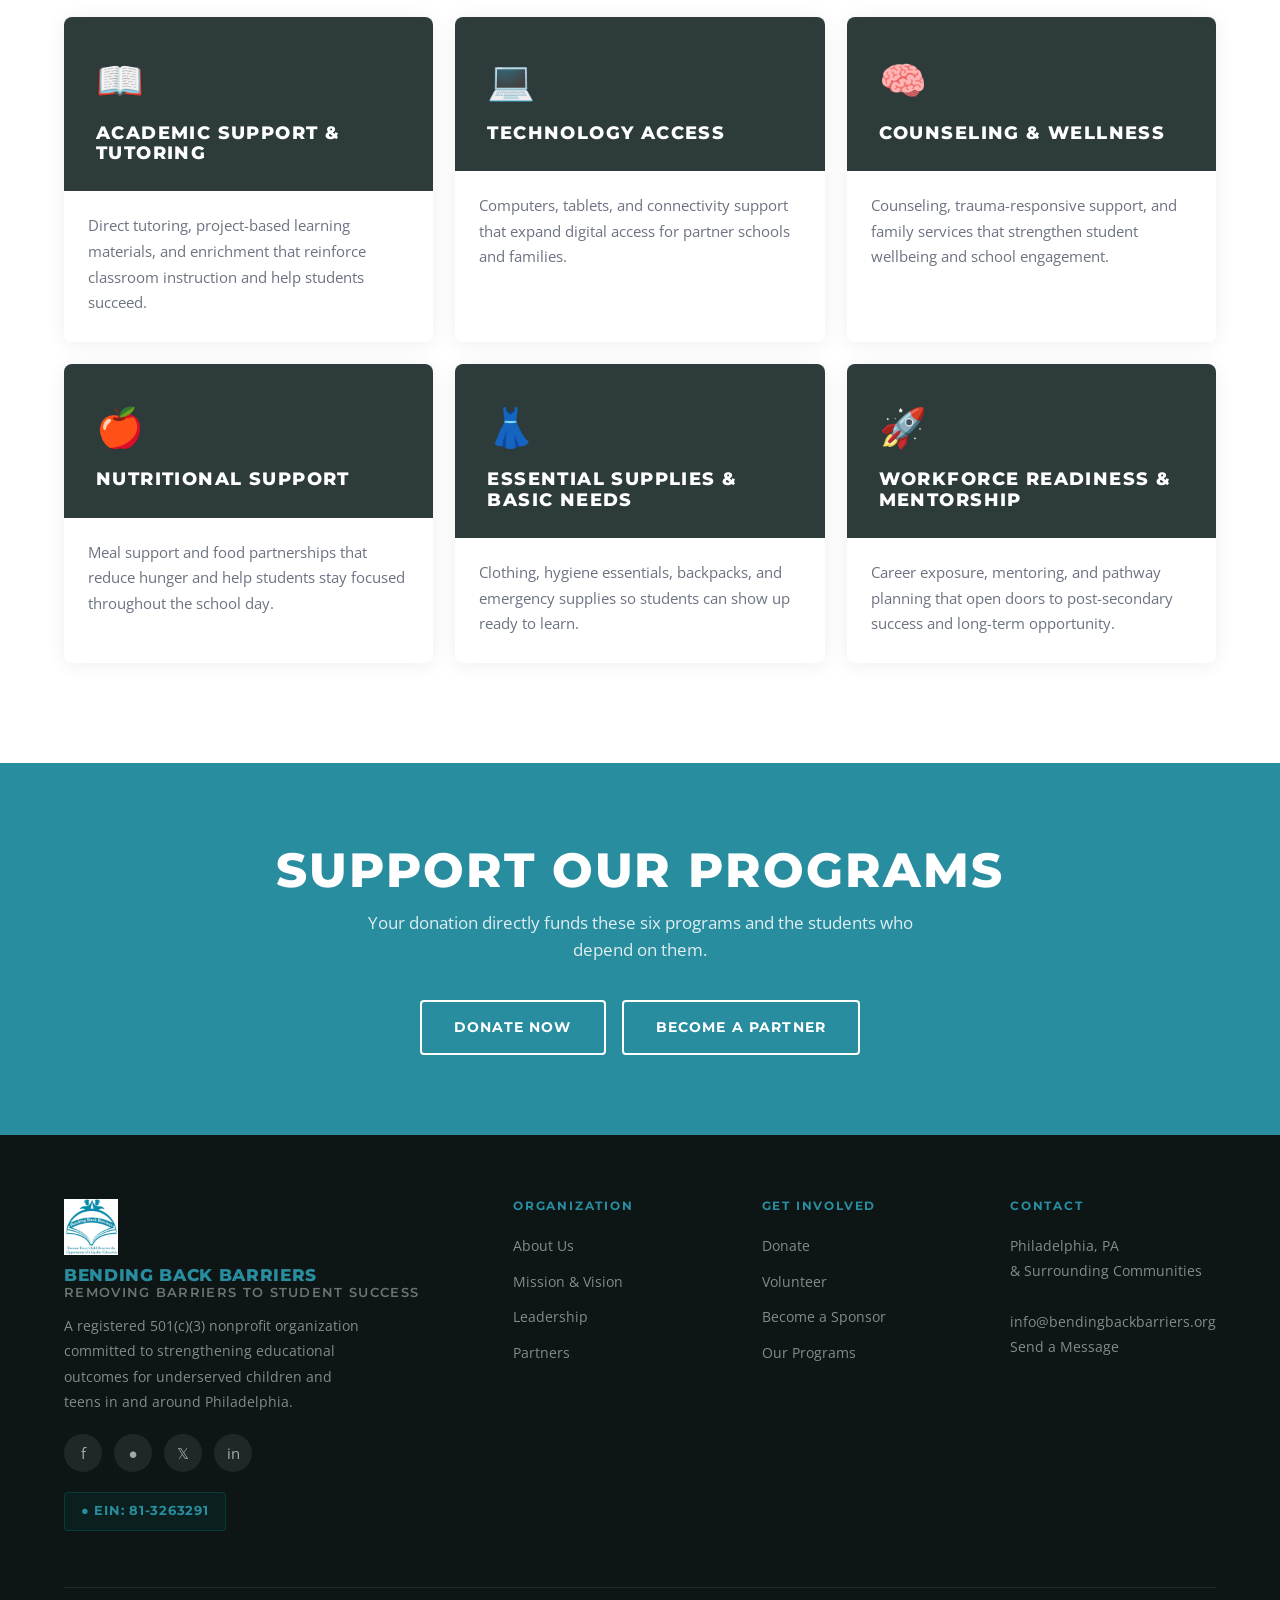
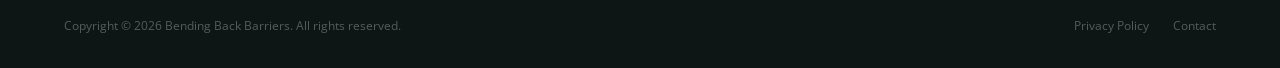
==== commit 22218d13: "Tons of website updates for programs section, Team section, logos, etc." ====
--- a/programs.html
+++ b/programs.html
@@ -63,139 +63,155 @@
   <!-- PROGRAMS GRID -->
   <section class="programs-page">
     <div class="container">
-      <div style="text-align:center;max-width:700px;margin:0 auto 20px;">
+      <div class="programs-intro">
         <span class="section-label">Comprehensive Support</span>
-        <h2 class="section-title">School-Based Services That Work</h2>
-        <p class="section-sub" style="margin:0 auto;">
-          Our partnership model reinforces instructional quality, supports teachers, and improves
-          student performance through coordinated academic, material, and wellness supports.
+        <h2 class="section-title">Programs Built Around Student Needs</h2>
+        <p class="section-sub">
+          We create school-based supports that are practical, visible, and easy to understand.
+          The STEM workshop section appears first, followed by the remaining services in a
+          clear, concise format.
         </p>
       </div>
-      <div class="programs-page-grid">
-
-        <div class="program-detail-card">
+
+      <div class="featured-program">
+        <div class="featured-program-copy">
+          <span class="section-label">STEM Workshops</span>
+          <h3>STEM Workshops</h3>
+          <p>
+            Our STEM workshops bring hands-on learning directly into partner schools, helping
+            students build confidence through technology, collaboration, and real-world problem
+            solving. These sessions are designed to be active, engaging, and memorable.
+          </p>
+          <p>
+            Each workshop creates a dynamic learning experience that introduces students to
+            problem-solving, digital tools, and collaborative project work in a way that feels
+            practical, exciting, and accessible.
+          </p>
+          <div class="program-highlight-list">
+            <div class="program-highlight-item">Hands-on, student-centered learning</div>
+            <div class="program-highlight-item">Technology and digital skill building</div>
+            <div class="program-highlight-item">Documented workshop activity and outcomes</div>
+          </div>
+        </div>
+
+        <div class="featured-program-media">
+          <div class="featured-carousel" data-carousel>
+            <div class="carousel-stage">
+              <img
+                class="carousel-image"
+                data-carousel-image
+                src="img/STEM-Class1%20(1).png"
+                alt="STEM workshop room"
+              />
+              <div class="carousel-caption" data-carousel-caption>STEM workshop room</div>
+            </div>
+
+            <div class="carousel-controls">
+              <button type="button" class="carousel-arrow" data-carousel-prev aria-label="Previous slide">‹</button>
+              <div class="carousel-counter" data-carousel-counter>1 / 4</div>
+              <button type="button" class="carousel-arrow" data-carousel-next aria-label="Next slide">›</button>
+            </div>
+
+            <div class="carousel-thumbs" role="tablist" aria-label="STEM workshop images">
+              <button type="button" class="carousel-thumb is-active" data-carousel-thumb="0" aria-label="Show STEM workshop room">
+                <img src="img/STEM-Class1%20(1).png" alt="" />
+              </button>
+              <button type="button" class="carousel-thumb" data-carousel-thumb="1" aria-label="Show STEM presentation screen">
+                <img src="img/STEM-Class2%20(1).png" alt="" />
+              </button>
+              <button type="button" class="carousel-thumb" data-carousel-thumb="2" aria-label="Show STEM website screenshot">
+                <img src="img/sflWebsiteSS.png" alt="" />
+              </button>
+              <button type="button" class="carousel-thumb" data-carousel-thumb="3" aria-label="Show STEM proof screenshot">
+                <img src="img/sfl_pic%20(1).jpg" alt="" />
+              </button>
+            </div>
+          </div>
+        </div>
+      </div>
+
+      <div class="programs-subhead">
+        <span class="section-label">All Programs</span>
+        <h3>Additional Services</h3>
+      </div>
+
+      <div class="programs-page-grid compact-grid">
+
+        <div class="program-detail-card compact-card">
           <div class="program-detail-header">
             <div class="program-icon">📖</div>
             <h3>Academic Support &amp; Tutoring</h3>
           </div>
           <div class="program-detail-body">
             <p>
-              Our academic support program reinforces instructional quality through direct tutoring,
-              project-based learning materials, and enrichment programming. We work alongside teachers
-              to ensure students receive the individualized attention they need to succeed.
-            </p>
-            <div class="program-features">
-              <div class="program-feature">One-on-one and small group tutoring</div>
-              <div class="program-feature">Project-based learning materials</div>
-              <div class="program-feature">After-school enrichment programming</div>
-              <div class="program-feature">Homework help and study support</div>
-              <div class="program-feature">Teacher resource support</div>
-            </div>
-          </div>
-        </div>
-
-        <div class="program-detail-card">
+              Direct tutoring, project-based learning materials, and enrichment that reinforce
+              classroom instruction and help students succeed.
+            </p>
+          </div>
+        </div>
+
+        <div class="program-detail-card compact-card">
           <div class="program-detail-header">
             <div class="program-icon">💻</div>
             <h3>Technology Access</h3>
           </div>
           <div class="program-detail-body">
             <p>
-              In a digital world, lack of technology is a critical barrier. We supply computers
-              and tablets to partner school classrooms, and work to expand internet access for
-              students who lack reliable connectivity at home — ensuring no child is left behind
-              by the digital divide.
-            </p>
-            <div class="program-features">
-              <div class="program-feature">Classroom computers and tablets</div>
-              <div class="program-feature">Home internet access support</div>
-              <div class="program-feature">Digital literacy instruction</div>
-              <div class="program-feature">STEM-based learning activities</div>
-            </div>
-          </div>
-        </div>
-
-        <div class="program-detail-card">
+              Computers, tablets, and connectivity support that expand digital access for partner
+              schools and families.
+            </p>
+          </div>
+        </div>
+
+        <div class="program-detail-card compact-card">
           <div class="program-detail-header">
             <div class="program-icon">🧠</div>
             <h3>Counseling &amp; Wellness</h3>
           </div>
           <div class="program-detail-body">
             <p>
-              Our certified counselors and partner clinicians offer individual and group counseling,
-              trauma-responsive services, and family support to meet the social, emotional, and
-              mental health needs of students. A child's emotional wellbeing is inseparable from
-              their academic success.
-            </p>
-            <div class="program-features">
-              <div class="program-feature">Individual counseling sessions</div>
-              <div class="program-feature">Group counseling and peer support</div>
-              <div class="program-feature">Trauma-responsive care</div>
-              <div class="program-feature">Family support services</div>
-              <div class="program-feature">Crisis intervention resources</div>
-            </div>
-          </div>
-        </div>
-
-        <div class="program-detail-card">
+              Counseling, trauma-responsive support, and family services that strengthen student
+              wellbeing and school engagement.
+            </p>
+          </div>
+        </div>
+
+        <div class="program-detail-card compact-card">
           <div class="program-detail-header">
             <div class="program-icon">🍎</div>
             <h3>Nutritional Support</h3>
           </div>
           <div class="program-detail-body">
             <p>
-              Food insecurity is one of the most significant barriers to learning. We collaborate
-              with schools to provide meals and nutritional support during and beyond the school
-              day — because a child cannot concentrate, learn, or grow on an empty stomach.
-            </p>
-            <div class="program-features">
-              <div class="program-feature">Meal programs in partner schools</div>
-              <div class="program-feature">Weekend and holiday food support</div>
-              <div class="program-feature">Community food partnerships</div>
-              <div class="program-feature">Nutrition education programming</div>
-            </div>
-          </div>
-        </div>
-
-        <div class="program-detail-card">
+              Meal support and food partnerships that reduce hunger and help students stay focused
+              throughout the school day.
+            </p>
+          </div>
+        </div>
+
+        <div class="program-detail-card compact-card">
           <div class="program-detail-header">
             <div class="program-icon">👗</div>
             <h3>Essential Supplies &amp; Basic Needs</h3>
           </div>
           <div class="program-detail-body">
             <p>
-              Students experiencing poverty often face daily challenges — lacking proper clothing,
-              hygiene essentials, or emergency supplies — that make it impossible to focus on
-              school. We ensure every student can arrive ready to learn.
-            </p>
-            <div class="program-features">
-              <div class="program-feature">Clothing and uniforms</div>
-              <div class="program-feature">Hygiene and personal care supplies</div>
-              <div class="program-feature">School supplies and backpacks</div>
-              <div class="program-feature">Emergency essentials for families</div>
-            </div>
-          </div>
-        </div>
-
-        <div class="program-detail-card">
+              Clothing, hygiene essentials, backpacks, and emergency supplies so students can show
+              up ready to learn.
+            </p>
+          </div>
+        </div>
+
+        <div class="program-detail-card compact-card">
           <div class="program-detail-header">
             <div class="program-icon">🚀</div>
             <h3>Workforce Readiness &amp; Mentorship</h3>
           </div>
           <div class="program-detail-body">
             <p>
-              By integrating workforce readiness, STEM-based learning, and mentorship
-              opportunities into partner schools, we expand students' access to viable
-              career and post-secondary pathways — ensuring today's at-risk youth become
-              tomorrow's leaders.
-            </p>
-            <div class="program-features">
-              <div class="program-feature">Career exploration and job shadowing</div>
-              <div class="program-feature">Mentorship matching</div>
-              <div class="program-feature">STEM workshops and activities</div>
-              <div class="program-feature">Post-secondary pathway planning</div>
-              <div class="program-feature">Teen parent resources</div>
-            </div>
+              Career exposure, mentoring, and pathway planning that open doors to post-secondary
+              success and long-term opportunity.
+            </p>
           </div>
         </div>
 
--- a/css/styles.css
+++ b/css/styles.css
@@ -132,7 +132,7 @@
   background: var(--white);
   border-bottom: 1px solid rgba(0,0,0,0.08);
   padding: 0 5%;
-  height: 70px;
+  height: 84px;
   display: flex;
   align-items: center;
   justify-content: space-between;
@@ -147,10 +147,11 @@
   display: flex;
   align-items: center;
   gap: 12px;
+  margin-left: -12px;
 }
 
 .nav-logo-img {
-  height: 42px;
+  height: 50px;
   width: auto;
   object-fit: contain;
 }
@@ -158,7 +159,7 @@
 .nav-logo-text {
   font-family: var(--font-heading);
   font-weight: 800;
-  font-size: 1rem;
+  font-size: 1.2rem;
   color: var(--teal);
   line-height: 1.2;
   text-transform: uppercase;
@@ -168,7 +169,7 @@
 .nav-logo-text span {
   display: block;
   color: var(--charcoal);
-  font-size: 0.68rem;
+  font-size: 0.82rem;
   letter-spacing: 0.1em;
   font-weight: 600;
   opacity: 0.65;
@@ -183,11 +184,11 @@
 .nav-links a {
   color: var(--charcoal);
   font-family: var(--font-heading);
-  font-size: 0.78rem;
+  font-size: 0.94rem;
   font-weight: 700;
   letter-spacing: 0.08em;
   text-transform: uppercase;
-  padding: 8px 12px;
+  padding: 10px 14px;
   border-radius: 3px;
   transition: color 0.2s, background 0.2s;
 }
@@ -196,8 +197,8 @@
 .nav-links a.active { color: var(--teal); }
 
 .nav-links .btn-gold {
-  padding: 9px 20px;
-  font-size: 0.75rem;
+  padding: 11px 22px;
+  font-size: 0.9rem;
   margin-left: 8px;
   color: var(--white) !important;
 }
@@ -253,7 +254,7 @@
 .mobile-nav {
   display: none;
   position: fixed;
-  top: 70px; left: 0; right: 0; bottom: 0;
+  top: 84px; left: 0; right: 0; bottom: 0;
   background: var(--charcoal-dark);
   z-index: 999;
   overflow-y: auto;
@@ -790,6 +791,16 @@
   color: rgba(255,255,255,0.3);
 }
 
+.team-photo img {
+  width: 100%;
+  height: 100%;
+  object-fit: contain;
+  object-position: center top;
+  padding: 10px;
+  box-sizing: border-box;
+  display: block;
+}
+
 .team-info {
   padding: 20px 16px 24px;
 }
@@ -806,6 +817,7 @@
   text-transform: uppercase;
   letter-spacing: 0.08em;
   font-weight: 600;
+  line-height: 1.45;
 }
 
 /* =============================================
@@ -1140,6 +1152,184 @@
   padding: 100px 0;
 }
 
+.programs-intro {
+  text-align: center;
+  max-width: 760px;
+  margin: 0 auto 44px;
+}
+
+.featured-program {
+  display: grid;
+  grid-template-columns: 1.05fr 1fr;
+  gap: 0;
+  align-items: stretch;
+  margin-bottom: 56px;
+  background: var(--white);
+  border-radius: 12px;
+  overflow: hidden;
+  box-shadow: 0 10px 30px rgba(0,0,0,0.08);
+}
+
+.featured-program-copy {
+  padding: 44px 40px;
+  background: linear-gradient(180deg, #ffffff 0%, #f8fbfc 100%);
+}
+
+.featured-program-copy h3 {
+  font-size: clamp(1.9rem, 3vw, 2.7rem);
+  color: var(--charcoal);
+  margin-bottom: 18px;
+}
+
+.featured-program-copy p {
+  color: #4a5568;
+  font-size: 1rem;
+  line-height: 1.8;
+  margin-bottom: 16px;
+}
+
+.program-highlight-list {
+  display: flex;
+  flex-direction: column;
+  gap: 12px;
+  margin-top: 28px;
+}
+
+.program-highlight-item {
+  background: var(--teal-light);
+  border-left: 4px solid var(--teal);
+  padding: 14px 16px;
+  border-radius: 4px;
+  font-family: var(--font-heading);
+  font-size: 0.84rem;
+  font-weight: 700;
+  letter-spacing: 0.04em;
+  text-transform: uppercase;
+  color: var(--charcoal);
+}
+
+.featured-program-media {
+  background: #0f1a1b;
+  padding: 18px;
+}
+
+.featured-carousel {
+  display: flex;
+  flex-direction: column;
+  gap: 14px;
+}
+
+.carousel-stage {
+  position: relative;
+  border-radius: 12px;
+  overflow: hidden;
+  background: #0b1112;
+  min-height: 480px;
+  display: flex;
+  align-items: center;
+  justify-content: center;
+}
+
+.carousel-image {
+  width: 100%;
+  height: 100%;
+  object-fit: contain;
+  object-position: center center;
+  padding: 16px;
+  display: block;
+}
+
+.carousel-caption {
+  position: absolute;
+  left: 16px;
+  right: 16px;
+  bottom: 16px;
+  background: rgba(15,26,27,0.72);
+  color: var(--white);
+  font-family: var(--font-heading);
+  font-size: 0.78rem;
+  text-transform: uppercase;
+  letter-spacing: 0.08em;
+  font-weight: 700;
+  padding: 12px 14px;
+  border-radius: 8px;
+}
+
+.carousel-controls {
+  display: flex;
+  align-items: center;
+  justify-content: space-between;
+  gap: 12px;
+}
+
+.carousel-arrow {
+  width: 44px;
+  height: 44px;
+  border: none;
+  border-radius: 50%;
+  background: var(--charcoal);
+  color: var(--white);
+  font-size: 1.5rem;
+  line-height: 1;
+  cursor: pointer;
+  transition: background 0.2s, transform 0.2s;
+}
+
+.carousel-arrow:hover {
+  background: var(--teal);
+  transform: translateY(-1px);
+}
+
+.carousel-counter {
+  font-family: var(--font-heading);
+  font-size: 0.78rem;
+  font-weight: 700;
+  letter-spacing: 0.12em;
+  text-transform: uppercase;
+  color: rgba(255,255,255,0.72);
+}
+
+.carousel-thumbs {
+  display: grid;
+  grid-template-columns: repeat(4, 1fr);
+  gap: 14px;
+}
+
+.carousel-thumb {
+  padding: 0;
+  border: 3px solid transparent;
+  border-radius: 10px;
+  overflow: hidden;
+  background: #111;
+  cursor: pointer;
+  opacity: 0.78;
+  transition: border-color 0.2s, opacity 0.2s, transform 0.2s;
+}
+
+.carousel-thumb:hover,
+.carousel-thumb.is-active {
+  border-color: var(--teal);
+  opacity: 1;
+  transform: translateY(-2px);
+}
+
+.carousel-thumb img {
+  width: 100%;
+  height: 96px;
+  object-fit: cover;
+  display: block;
+}
+
+.programs-subhead {
+  text-align: left;
+  margin: 0 0 24px;
+}
+
+.programs-subhead h3 {
+  font-size: clamp(1.5rem, 2.6vw, 2.1rem);
+  color: var(--charcoal);
+}
+
 .programs-page-grid {
   display: grid;
   grid-template-columns: repeat(auto-fit, minmax(340px, 1fr));
@@ -1147,6 +1337,12 @@
   margin-top: 60px;
 }
 
+.programs-page-grid.compact-grid {
+  grid-template-columns: repeat(3, minmax(0, 1fr));
+  gap: 22px;
+  margin-top: 0;
+}
+
 .program-detail-card {
   background: var(--white);
   border-radius: 8px;
@@ -1172,11 +1368,20 @@
   padding: 28px 32px 36px;
 }
 
+.compact-card .program-detail-body {
+  padding: 22px 24px 26px;
+}
+
 .program-detail-body p {
   color: var(--gray);
   font-size: 0.92rem;
   line-height: 1.8;
   margin-bottom: 20px;
+}
+
+.compact-card .program-detail-body p {
+  margin-bottom: 0;
+  line-height: 1.75;
 }
 
 .program-features {
@@ -1216,11 +1421,134 @@
   background: var(--light);
 }
 
+.founder-spotlight {
+  margin-top: 40px;
+}
+
+.founder-card {
+  display: grid;
+  grid-template-columns: minmax(260px, 320px) 1fr;
+  align-items: stretch;
+  gap: 0;
+  text-align: left;
+}
+
+.founder-photo-wrap {
+  background: linear-gradient(135deg, var(--charcoal) 0%, var(--charcoal-mid) 100%);
+}
+
+.founder-photo {
+  aspect-ratio: 4 / 5;
+  background: transparent;
+}
+
+.founder-photo img {
+  object-position: center top;
+}
+
+.founder-content {
+  padding: 34px 34px 36px;
+}
+
+.founder-content .section-label {
+  margin-bottom: 10px;
+}
+
+.founder-content h3 {
+  font-size: 1.45rem;
+  color: var(--charcoal);
+  margin-bottom: 8px;
+}
+
+.founder-role {
+  font-size: 0.86rem;
+  color: var(--teal-dark);
+  text-transform: uppercase;
+  letter-spacing: 0.08em;
+  font-weight: 700;
+  margin-bottom: 16px;
+}
+
+.founder-summary {
+  color: var(--gray);
+  font-size: 0.95rem;
+  line-height: 1.75;
+}
+
 .team-page-grid {
   display: grid;
   grid-template-columns: repeat(auto-fill, minmax(240px, 1fr));
   gap: 28px;
-  margin-top: 60px;
+  margin-top: 36px;
+}
+
+/* =============================================
+   BOARD OF DIRECTORS SECTION
+   ============================================= */
+.board-section {
+  padding: 80px 0 100px;
+  background: var(--white);
+}
+
+.board-grid {
+  display: grid;
+  grid-template-columns: repeat(auto-fill, minmax(200px, 1fr));
+  gap: 28px;
+}
+
+.board-card {
+  background: var(--light);
+  border-radius: 6px;
+  overflow: hidden;
+  text-align: center;
+  box-shadow: 0 2px 12px rgba(0,0,0,0.06);
+}
+
+.board-photo {
+  width: 100%;
+  aspect-ratio: 1;
+  background: linear-gradient(135deg, var(--charcoal) 0%, var(--charcoal-mid) 100%);
+  display: flex;
+  align-items: center;
+  justify-content: center;
+  overflow: hidden;
+}
+
+.board-photo img {
+  width: 100%;
+  height: 100%;
+  object-fit: contain;
+  object-position: center top;
+  padding: 8px;
+  box-sizing: border-box;
+  display: block;
+}
+
+.board-photo--placeholder {
+  font-family: var(--font-heading);
+  font-size: 1.8rem;
+  font-weight: 800;
+  color: rgba(255,255,255,0.55);
+  letter-spacing: 0.06em;
+}
+
+.board-info {
+  padding: 18px 14px 22px;
+}
+
+.board-info h4 {
+  font-size: 0.9rem;
+  color: var(--charcoal);
+  margin-bottom: 5px;
+}
+
+.board-info p {
+  font-size: 0.78rem;
+  color: var(--teal-dark);
+  text-transform: uppercase;
+  letter-spacing: 0.08em;
+  font-weight: 600;
+  line-height: 1.45;
 }
 
 /* =============================================
@@ -1367,6 +1695,67 @@
 /* =============================================
    RESPONSIVE
    ============================================= */
+@media (max-width: 1200px) {
+  #navbar {
+    height: 78px;
+    padding: 0 3.5%;
+  }
+
+  .mobile-nav {
+    top: 78px;
+  }
+
+  .nav-logo {
+    gap: 10px;
+    margin-left: -8px;
+  }
+
+  .nav-logo-img {
+    height: 44px;
+  }
+
+  .nav-logo-text {
+    font-size: 1rem;
+  }
+
+  .nav-logo-text span {
+    font-size: 0.72rem;
+    letter-spacing: 0.08em;
+  }
+
+  .nav-links a {
+    font-size: 0.82rem;
+    padding: 8px 10px;
+  }
+
+  .nav-links .btn-gold {
+    padding: 9px 16px;
+    font-size: 0.8rem;
+    margin-left: 4px;
+  }
+}
+
+@media (max-width: 980px) {
+  .nav-links { display: none; }
+  .hamburger { display: flex; }
+
+  .nav-logo-text {
+    font-size: 0.92rem;
+  }
+
+  .nav-logo {
+    margin-left: -4px;
+  }
+
+  .nav-logo-text span {
+    display: none;
+  }
+
+  .nav-logo-img {
+    height: 40px;
+  }
+}
+
 @media (max-width: 1024px) {
   .footer-grid { grid-template-columns: 1fr 1fr; }
   .info-cards-grid { grid-template-columns: 1fr; }
@@ -1376,6 +1765,10 @@
 
   .info-cards-grid { gap: 40px; }
   .info-card h3 { font-size: clamp(1.8rem, 4vw, 2.2rem); }
+
+  .programs-page-grid.compact-grid {
+    grid-template-columns: repeat(2, minmax(0, 1fr));
+  }
 }
 
 @media (max-width: 768px) {
@@ -1389,6 +1782,26 @@
   .programs-grid,
   .programs-page-grid {
     grid-template-columns: 1fr;
+  }
+
+  .programs-page-grid.compact-grid {
+    grid-template-columns: 1fr;
+  }
+
+  .featured-program {
+    grid-template-columns: 1fr;
+  }
+
+  .featured-gallery {
+    min-height: 420px;
+  }
+
+  .featured-program-copy {
+    padding: 34px 26px;
+  }
+
+  .featured-program-media {
+    padding: 14px;
   }
 
   .contact-grid { grid-template-columns: 1fr; }
@@ -1399,6 +1812,14 @@
 
   .team-page-grid { grid-template-columns: repeat(2, 1fr); }
 
+  .founder-card {
+    grid-template-columns: 1fr;
+  }
+
+  .founder-photo {
+    aspect-ratio: 5 / 4;
+  }
+
   .help-card {
     min-height: 220px;
     padding: 28px 20px;
@@ -1425,4 +1846,28 @@
   .hero-actions { flex-direction: column; }
   .help-grid { grid-template-columns: 1fr; }
   .team-page-grid { grid-template-columns: 1fr; }
-}
+
+  .featured-gallery {
+    min-height: auto;
+  }
+
+  .carousel-stage {
+    min-height: 360px;
+  }
+
+  .carousel-thumbs {
+    grid-template-columns: repeat(2, 1fr);
+  }
+
+  .carousel-thumb img {
+    height: 88px;
+  }
+
+  .featured-program-copy {
+    padding: 28px 20px;
+  }
+
+  .programs-subhead {
+    text-align: center;
+  }
+}
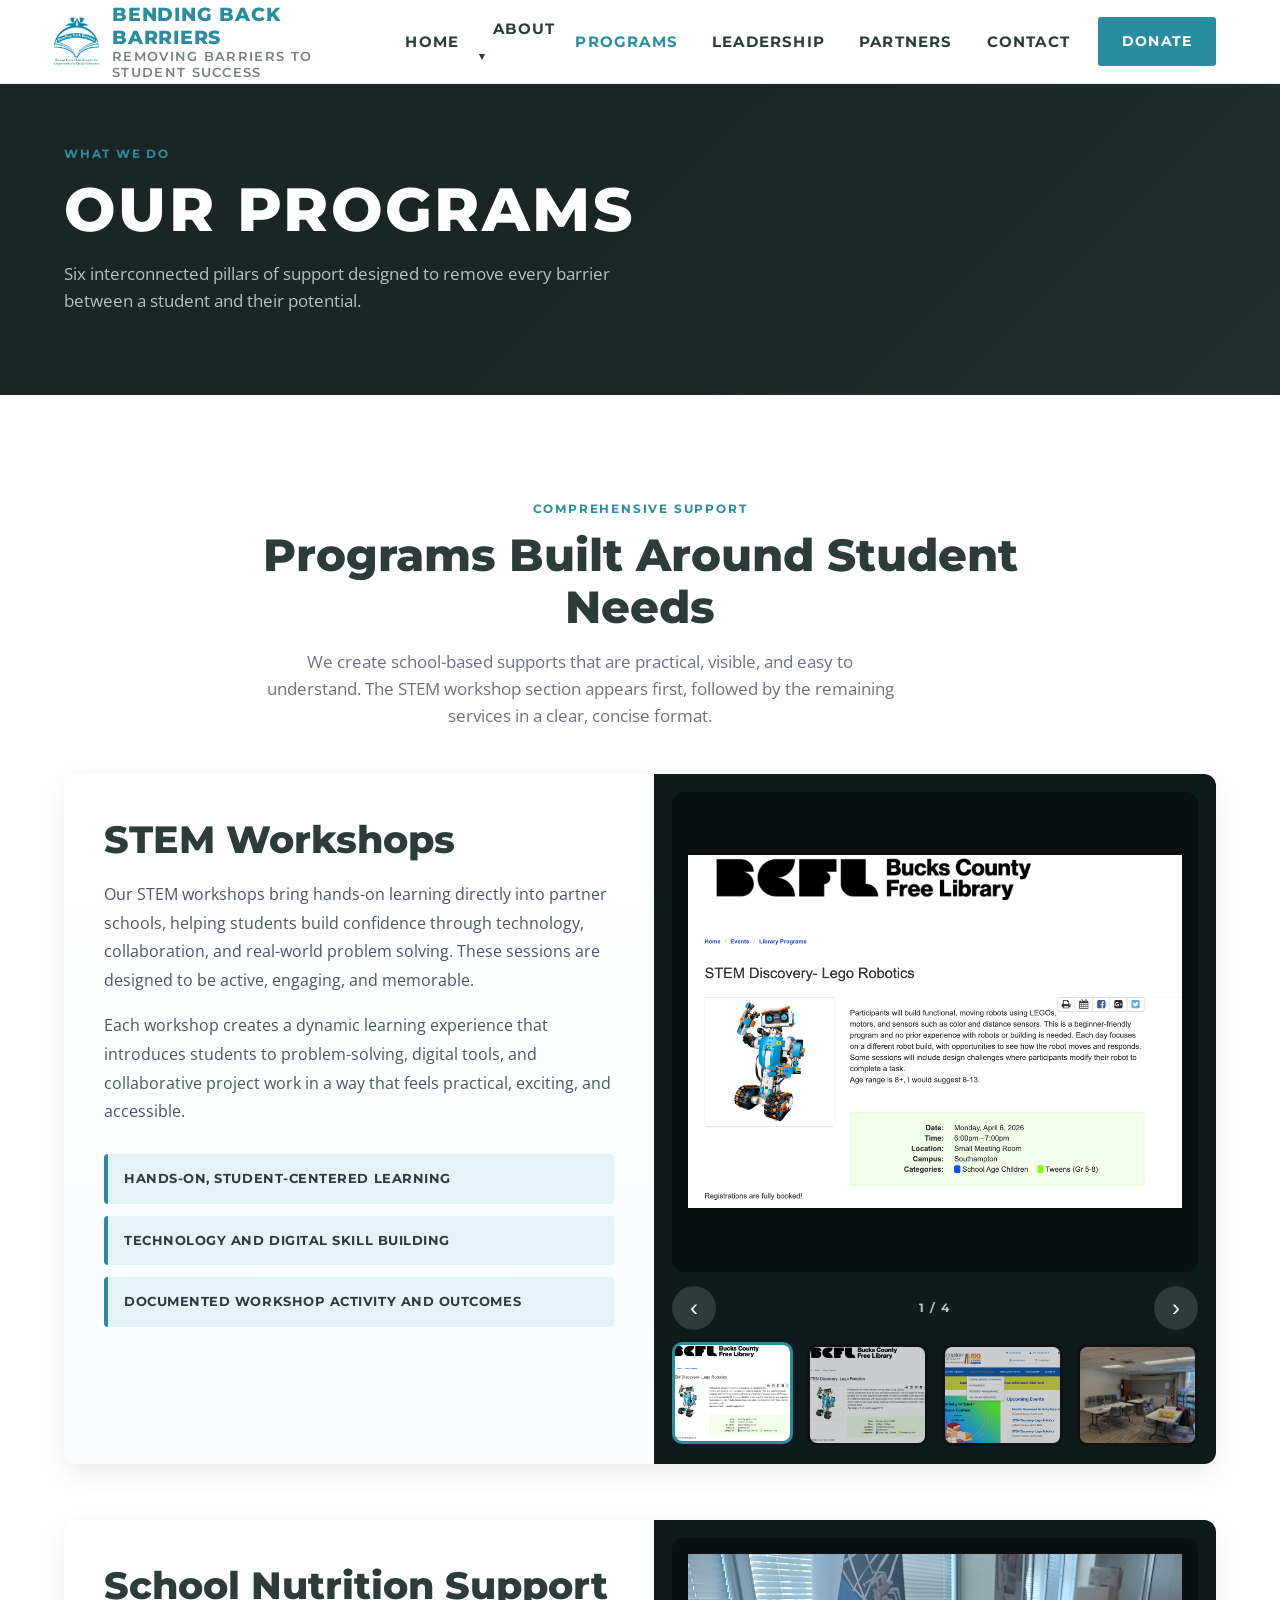
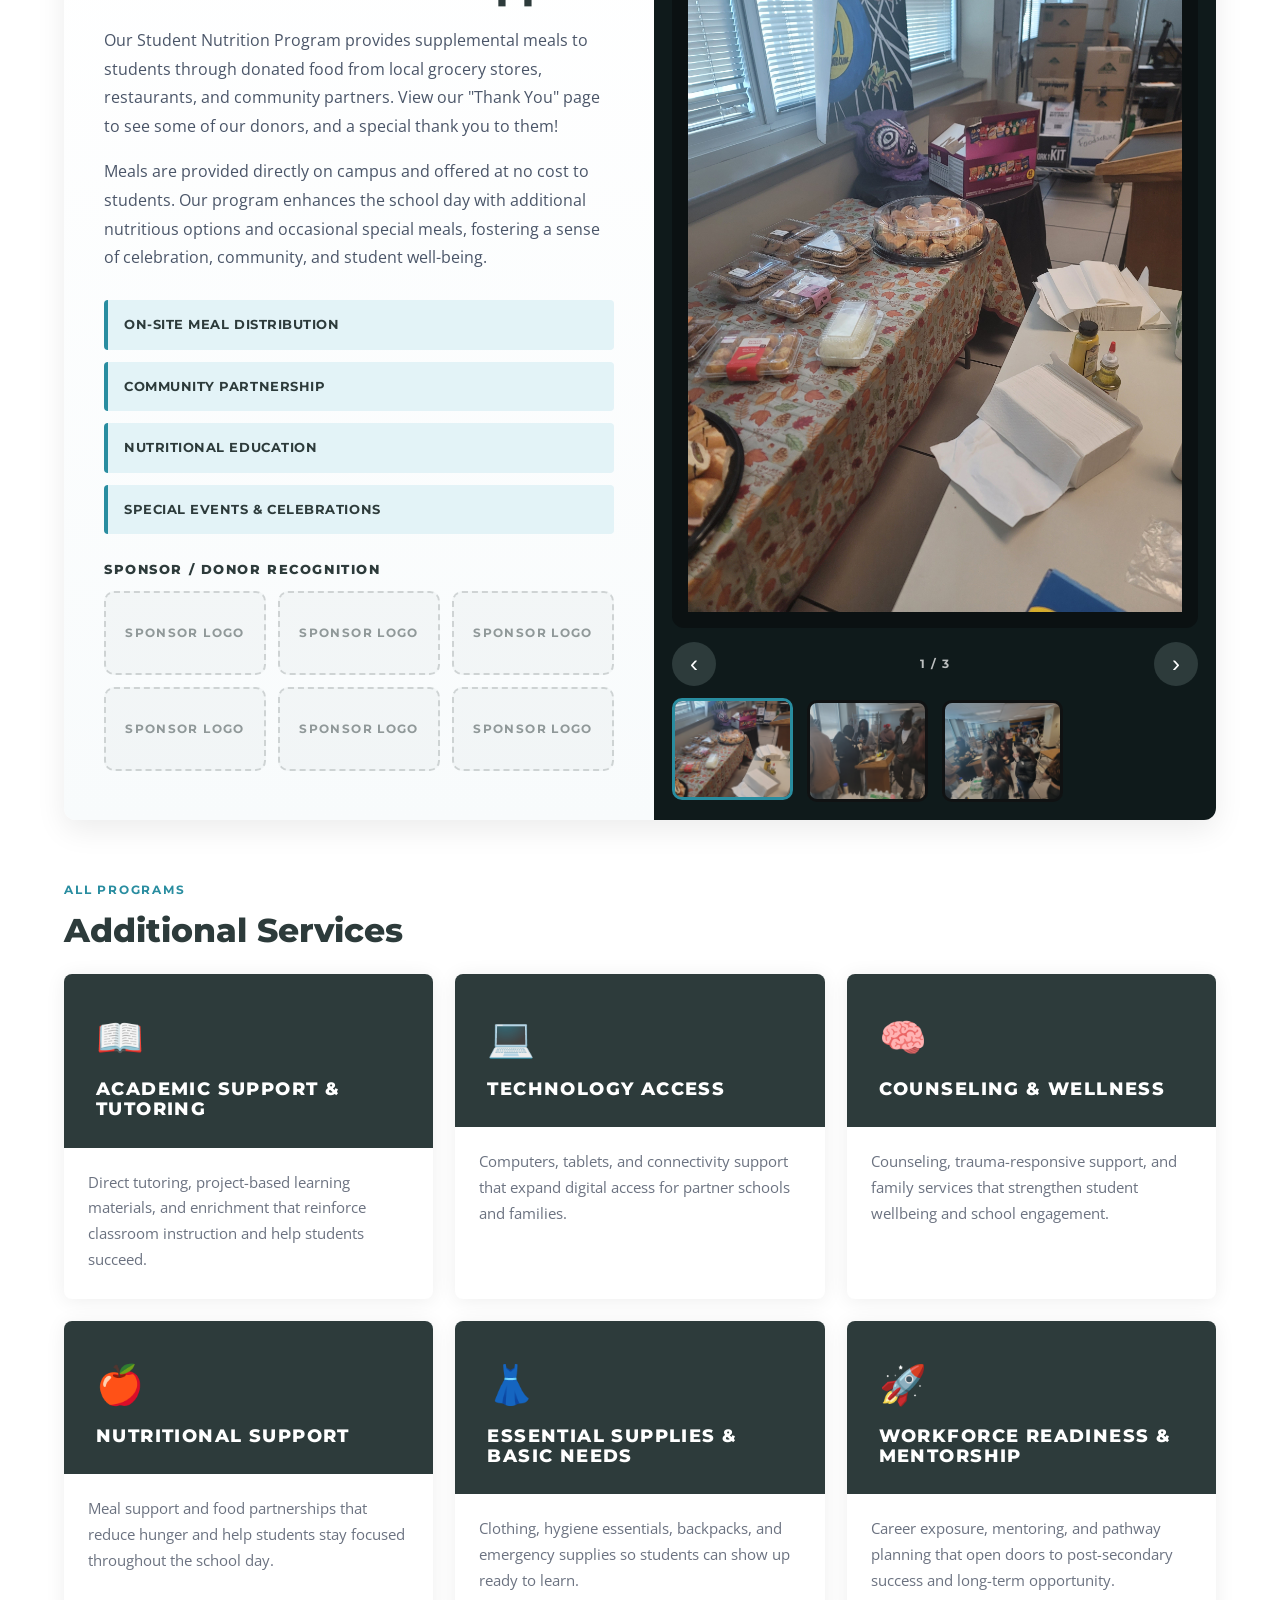
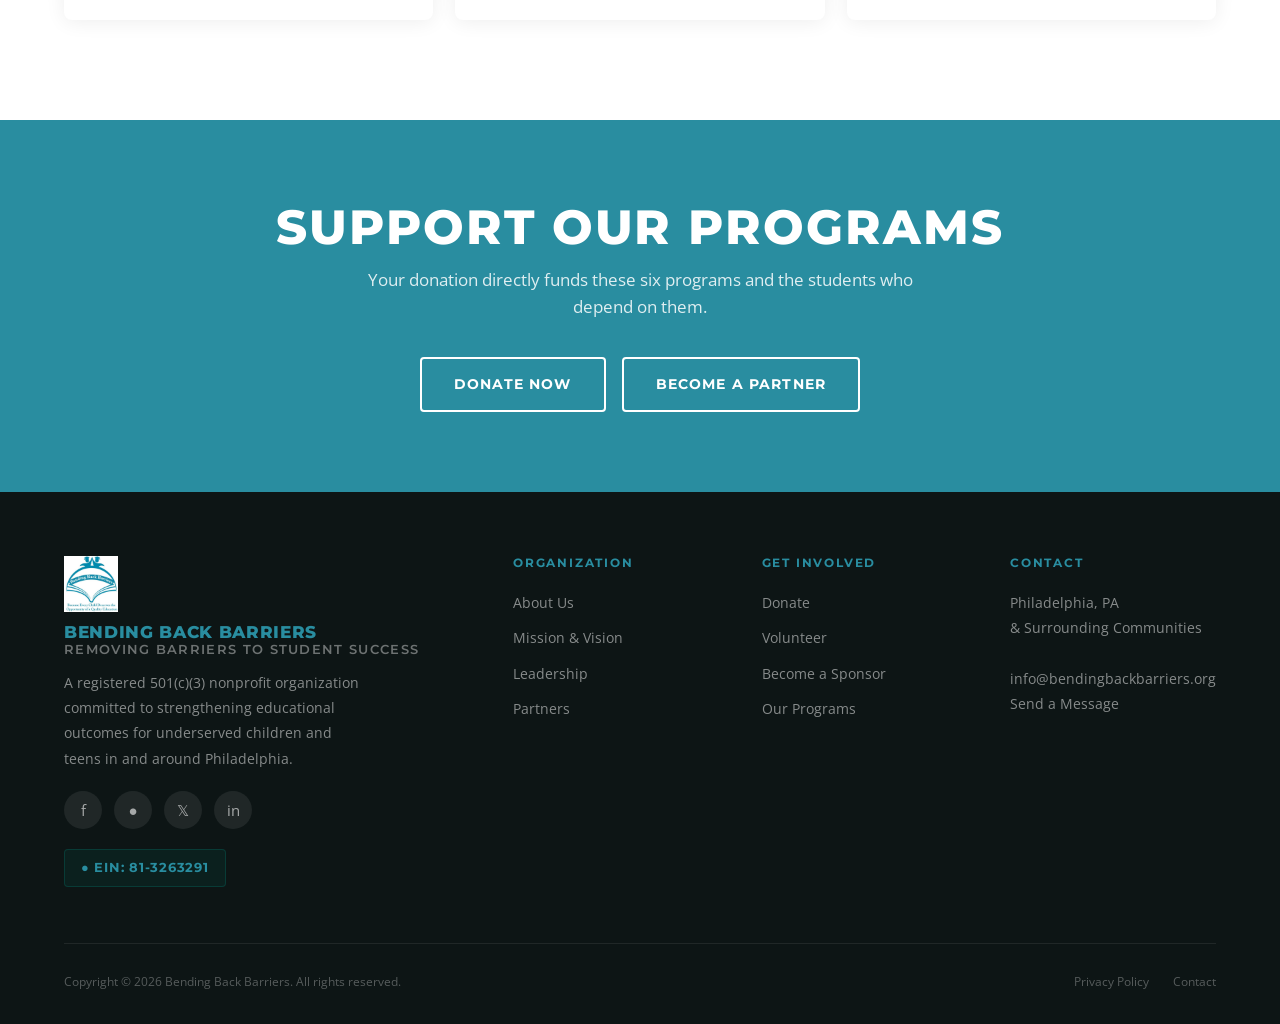
==== commit 593fed73: "image updates for programs." ====
--- a/programs.html
+++ b/programs.html
@@ -75,7 +75,6 @@
 
       <div class="featured-program">
         <div class="featured-program-copy">
-          <span class="section-label">STEM Workshops</span>
           <h3>STEM Workshops</h3>
           <p>
             Our STEM workshops bring hands-on learning directly into partner schools, helping
@@ -103,7 +102,6 @@
                 src="img/STEM-Class1%20(1).png"
                 alt="STEM workshop room"
               />
-              <div class="carousel-caption" data-carousel-caption>STEM workshop room</div>
             </div>
 
             <div class="carousel-controls">
@@ -113,17 +111,106 @@
             </div>
 
             <div class="carousel-thumbs" role="tablist" aria-label="STEM workshop images">
-              <button type="button" class="carousel-thumb is-active" data-carousel-thumb="0" aria-label="Show STEM workshop room">
+              <button type="button" class="carousel-thumb is-active" data-carousel-thumb="0" data-src="img/STEM-Class1%20(1).png" data-alt="STEM workshop room" aria-label="Show STEM workshop room" aria-selected="true">
                 <img src="img/STEM-Class1%20(1).png" alt="" />
               </button>
-              <button type="button" class="carousel-thumb" data-carousel-thumb="1" aria-label="Show STEM presentation screen">
+              <button type="button" class="carousel-thumb" data-carousel-thumb="1" data-src="img/STEM-Class2%20(1).png" data-alt="STEM workshop presentation screen" aria-label="Show STEM presentation screen" aria-selected="false">
                 <img src="img/STEM-Class2%20(1).png" alt="" />
               </button>
-              <button type="button" class="carousel-thumb" data-carousel-thumb="2" aria-label="Show STEM website screenshot">
+              <button type="button" class="carousel-thumb" data-carousel-thumb="2" data-src="img/sflWebsiteSS.png" data-alt="STEM workshop website screenshot" aria-label="Show STEM website screenshot" aria-selected="false">
                 <img src="img/sflWebsiteSS.png" alt="" />
               </button>
-              <button type="button" class="carousel-thumb" data-carousel-thumb="3" aria-label="Show STEM proof screenshot">
+              <button type="button" class="carousel-thumb" data-carousel-thumb="3" data-src="img/sfl_pic%20(1).jpg" data-alt="STEM workshop proof screenshot" aria-label="Show STEM proof screenshot" aria-selected="false">
                 <img src="img/sfl_pic%20(1).jpg" alt="" />
+              </button>
+            </div>
+          </div>
+        </div>
+      </div>
+
+      <div class="featured-program">
+        <div class="featured-program-copy">
+          <h3>School Nutrition Support</h3>
+          <p>
+            Our Student Nutrition Program provides supplemental meals to students through donated
+            food from local grocery stores, restaurants, and community partners. View our "Thank
+            You" page to see some of our donors, and a special thank you to them!
+          </p>
+          <p>
+            Meals are provided directly on campus and offered at no cost to students. Our program
+            enhances the school day with additional nutritious options and occasional special meals,
+            fostering a sense of celebration, community, and student well-being.
+          </p>
+          <div class="program-highlight-list">
+            <div class="program-highlight-item">On-Site Meal Distribution</div>
+            <div class="program-highlight-item">Community Partnership</div>
+            <div class="program-highlight-item">Nutritional Education</div>
+            <div class="program-highlight-item">Special Events &amp; Celebrations</div>
+          </div>
+
+          <div class="program-sponsor-block">
+            <h4>Sponsor / Donor Recognition</h4>
+            <div class="program-sponsor-grid">
+              <div class="program-sponsor-box">Sponsor Logo</div>
+              <div class="program-sponsor-box">Sponsor Logo</div>
+              <div class="program-sponsor-box">Sponsor Logo</div>
+              <div class="program-sponsor-box">Sponsor Logo</div>
+              <div class="program-sponsor-box">Sponsor Logo</div>
+              <div class="program-sponsor-box">Sponsor Logo</div>
+            </div>
+          </div>
+        </div>
+
+        <div class="featured-program-media">
+          <div class="featured-carousel" data-carousel>
+            <div class="carousel-stage">
+              <img
+                class="carousel-image"
+                data-carousel-image
+                src="img/food1.jpeg"
+                alt="School nutrition meal service"
+              />
+            </div>
+
+            <div class="carousel-controls">
+              <button type="button" class="carousel-arrow" data-carousel-prev aria-label="Previous slide">‹</button>
+              <div class="carousel-counter" data-carousel-counter>1 / 3</div>
+              <button type="button" class="carousel-arrow" data-carousel-next aria-label="Next slide">›</button>
+            </div>
+
+            <div class="carousel-thumbs" role="tablist" aria-label="School nutrition images">
+              <button
+                type="button"
+                class="carousel-thumb is-active"
+                data-carousel-thumb="0"
+                data-src="img/food1.jpeg"
+                data-alt="School nutrition meal service"
+                aria-label="Show school nutrition meal service"
+                aria-selected="true"
+              >
+                <img src="img/food1.jpeg" alt="" />
+              </button>
+              <button
+                type="button"
+                class="carousel-thumb"
+                data-carousel-thumb="1"
+                data-src="img/food2.jpeg"
+                data-alt="School nutrition distribution event"
+                aria-label="Show nutrition distribution event"
+                aria-selected="false"
+              >
+                <img src="img/food2.jpeg" alt="" />
+              </button>
+              <button
+                type="button"
+                class="carousel-thumb"
+                data-carousel-thumb="2"
+                data-src="img/food3.jpeg"
+                data-alt="School nutrition partner meal"
+                aria-label="Show community meal partnership"
+                aria-selected="false"
+              >
+                <img src="img/food3.jpeg" alt="" />
               </button>
             </div>
           </div>
--- a/css/styles.css
+++ b/css/styles.css
@@ -1208,6 +1208,42 @@
   color: var(--charcoal);
 }
 
+.program-sponsor-block {
+  margin-top: 28px;
+}
+
+.program-sponsor-block h4 {
+  font-size: 0.82rem;
+  color: var(--charcoal);
+  text-transform: uppercase;
+  letter-spacing: 0.12em;
+  margin-bottom: 14px;
+}
+
+.program-sponsor-grid {
+  display: grid;
+  grid-template-columns: repeat(3, minmax(0, 1fr));
+  gap: 12px;
+}
+
+.program-sponsor-box {
+  min-height: 84px;
+  padding: 12px;
+  border: 2px dashed rgba(45,59,59,0.18);
+  border-radius: 10px;
+  background: rgba(45,59,59,0.03);
+  display: flex;
+  align-items: center;
+  justify-content: center;
+  text-align: center;
+  font-family: var(--font-heading);
+  font-size: 0.72rem;
+  font-weight: 700;
+  letter-spacing: 0.12em;
+  text-transform: uppercase;
+  color: rgba(45,59,59,0.5);
+}
+
 .featured-program-media {
   background: #0f1a1b;
   padding: 18px;
@@ -1769,6 +1805,10 @@
   .programs-page-grid.compact-grid {
     grid-template-columns: repeat(2, minmax(0, 1fr));
   }
+
+  .program-sponsor-grid {
+    grid-template-columns: repeat(2, minmax(0, 1fr));
+  }
 }
 
 @media (max-width: 768px) {
@@ -1785,6 +1825,10 @@
   }
 
   .programs-page-grid.compact-grid {
+    grid-template-columns: 1fr;
+  }
+
+  .program-sponsor-grid {
     grid-template-columns: 1fr;
   }
 
